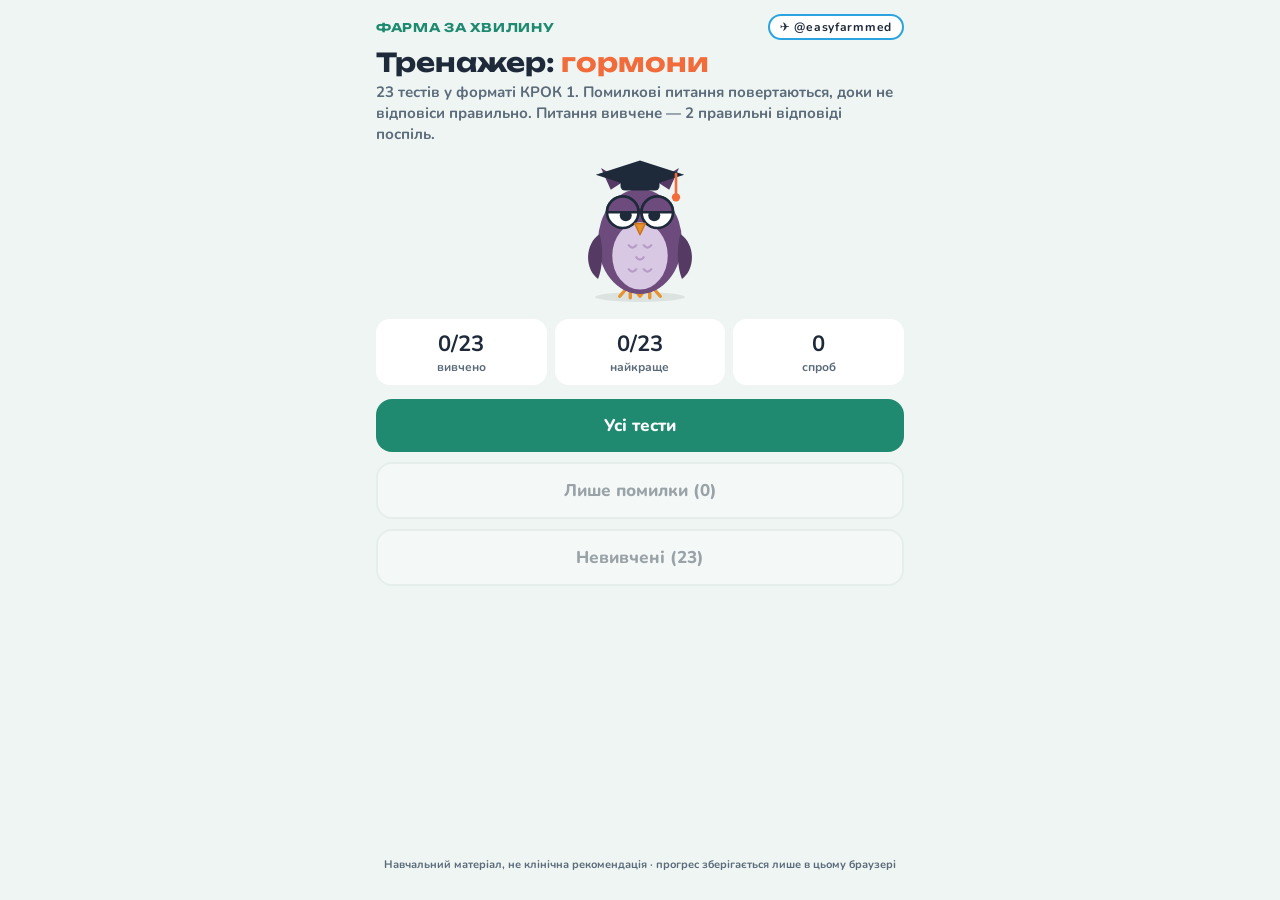
==== hormony.html @ ff032ea1 "Тренажер: гормони (W01)" ====
<!doctype html><html lang="uk"><head><meta charset="utf-8">
<meta name="viewport" content="width=device-width,initial-scale=1,viewport-fit=cover">
<title>Тренажер: Гормони</title>
<style>@font-face{font-family:'Nunito';font-weight:800;font-display:block;src:url([data-uri]) format('woff2');unicode-range:U+0301,U+0400-045F,U+0490-0491,U+04B0-04B1,U+2116}@font-face{font-family:'Nunito';font-weight:800;font-display:block;src:url([data-uri]) format('woff2');unicode-range:U+0000-00FF,U+0131,U+0152-0153,U+02BB-02BC,U+02C6,U+02DA,U+02DC,U+0304,U+0308,U+0329,U+2000-206F,U+20AC,U+2122,U+2191,U+2193,U+2212,U+2215,U+FEFF,U+FFFD}@font-face{font-family:'Nunito';font-weight:700;font-display:block;src:url([data-uri]) format('woff2');unicode-range:U+0301,U+0400-045F,U+0490-0491,U+04B0-04B1,U+2116}@font-face{font-family:'Nunito';font-weight:700;font-display:block;src:url([data-uri]) format('woff2');unicode-range:U+0000-00FF,U+0131,U+0152-0153,U+02BB-02BC,U+02C6,U+02DA,U+02DC,U+0304,U+0308,U+0329,U+2000-206F,U+20AC,U+2122,U+2191,U+2193,U+2212,U+2215,U+FEFF,U+FFFD}@font-face{font-family:'Unbounded';font-weight:700;font-display:block;src:url([data-uri]) format('woff2');unicode-range:U+0301,U+0400-045F,U+0490-0491,U+04B0-04B1,U+2116}@font-face{font-family:'Unbounded';font-weight:700;font-display:block;src:url([data-uri]) format('woff2');unicode-range:U+0000-00FF,U+0131,U+0152-0153,U+02BB-02BC,U+02C6,U+02DA,U+02DC,U+0304,U+0308,U+0329,U+2000-206F,U+20AC,U+2122,U+2191,U+2193,U+2212,U+2215,U+FEFF,U+FFFD}
:root{--bg:#eef5f3;--ink:#1e2a3a;--mut:#5b6b7a;--teal:#1f8a70;--coral:#f26b3a;--red:#e5484d;--card:#fff;--line:#d9e6e1}
*{box-sizing:border-box;-webkit-tap-highlight-color:transparent}
html,body{margin:0;background:var(--bg);color:var(--ink);font-family:Nunito,system-ui,sans-serif;font-weight:700}
.wrap{max-width:560px;margin:0 auto;padding:14px 16px 28px;min-height:100vh;display:flex;flex-direction:column}
.top{display:flex;justify-content:space-between;align-items:center;font-size:12px;color:var(--teal);letter-spacing:.06em}
.brand{font-family:Unbounded,sans-serif}.tg{color:var(--ink);text-decoration:none;background:#fff;border:2px solid #2aa3e0;border-radius:99px;padding:3px 10px;font-size:12px}
.bar{height:8px;background:#d7e6e1;border-radius:9px;margin:10px 0 4px;overflow:hidden}.bar i{display:block;height:100%;background:var(--teal);width:0;transition:width .3s}
.meta{display:flex;justify-content:space-between;font-size:13px;color:var(--mut)}
h1{font-family:Unbounded,sans-serif;font-size:26px;line-height:1.15;margin:8px 0 4px}h1 em{font-style:normal;color:var(--coral)}
p.lead{color:var(--mut);font-size:15px;line-height:1.4;margin:0 0 10px}
.hero{display:flex;justify-content:center;margin:4px 0}.hero svg{width:150px;height:150px}
.stats{display:grid;grid-template-columns:repeat(3,1fr);gap:8px;margin:6px 0 14px}
.stats div{background:#fff;border-radius:14px;padding:10px 6px;text-align:center;font-size:12px;color:var(--mut)}.stats b{display:block;font-size:22px;color:var(--ink)}
.btn{display:block;width:100%;border:0;border-radius:16px;padding:15px 16px;font:800 17px Nunito,system-ui,sans-serif;cursor:pointer;margin:0 0 10px;background:var(--teal);color:#fff}
.btn.alt{background:#fff;color:var(--ink);border:2px solid var(--line)}.btn:disabled{opacity:.4}
.q{background:#fff;border-radius:18px;padding:16px;font-size:17px;line-height:1.4;margin:12px 0}
.q small{display:block;color:var(--coral);font-size:12px;margin-bottom:6px;letter-spacing:.04em}
.opt{display:flex;gap:12px;align-items:center;width:100%;text-align:left;background:#fff;border:2.5px solid var(--line);border-radius:14px;padding:12px 14px;margin:0 0 9px;font:700 16px Nunito,system-ui,sans-serif;color:var(--ink);cursor:pointer}
.opt i{font-style:normal;flex:none;width:28px;height:28px;border-radius:50%;background:var(--teal);color:#fff;display:grid;place-items:center;font-size:14px}
.opt.ok{border-color:var(--teal);background:#e3f4ee}.opt.bad{border-color:var(--red);background:#fdecec}.opt.bad i{background:var(--red)}.opt.dim{opacity:.45}
.ex{border-radius:14px;padding:12px 14px;font-size:15px;line-height:1.4;margin:4px 0 12px;display:flex;gap:10px;align-items:center}
.ex svg{width:62px;height:62px;flex:none}.ex.ok{background:#e3f4ee}.ex.bad{background:#fdecec}.ex b{display:block}
.list{margin:0 0 12px;padding:0;list-style:none}.list li{background:#fff;border-radius:12px;padding:10px 12px;margin-bottom:7px;font-size:14px;line-height:1.35}.list li b{color:var(--teal)}
.foot{margin-top:auto;padding-top:14px;font-size:11px;color:var(--mut);text-align:center}
@media (prefers-color-scheme:dark){:root{--bg:#14201d;--ink:#eef5f3;--mut:#9fb3ad;--card:#1e2c28;--line:#2f433d}
.q,.opt,.stats div,.list li,.tg{background:#1e2c28;color:var(--ink)}.opt.ok,.ex.ok{background:#173d32}.opt.bad,.ex.bad{background:#46201f}.btn.alt{background:#1e2c28;color:var(--ink)}}
svg text{font-family:Nunito,system-ui,sans-serif;font-weight:800}
</style></head><body><div class="wrap" id="app"></div>
<script>
var SH='β',PLUM='#6d4c7d';var C={ink:'#1e2a3a',mut:'#5b6b7a',bg:'#eef5f3',teal:'#1f8a70',coral:'#f26b3a',red:'#e5484d',pink:'#f49ab5',ok:'#1e9e5a',bad:'#d7263d',warn:'#d98a00',card:'#ffffff'};
var DUR=[4, 8, 7, 7],ST=[],TOTAL=0;DUR.forEach(function(d){ST.push(TOTAL);TOTAL+=d});
var items=[];
function add(sc,a,x,y,svg,o){o=o||{};items.push({sc:sc,a:a,x:x,y:y,svg:svg,s:o.s||1,m:o.m,u:o.u,f:o.f,fd:o.fd||.45,pop:o.pop!==false,dy0:o.dy0==null?26:o.dy0,keep:o.keep,now:o.now,stay:o.stay})}
function tx(x,y,t,sz,fill,cls,anc,ls){return '<text x="'+x+'" y="'+y+'" class="'+(cls||'')+'" style="font-size:'+sz+'px'+(ls?';letter-spacing:'+ls+'px':'')+'" fill="'+(fill||C.ink)+'" text-anchor="'+(anc||'middle')+'">'+t+'</text>'}

// ---------- герої ----------
function capy(mood,shield,flip){var e=mood=='h'?'<path d="M-118,-30q10,-10 20,0" stroke="#3b2a1e" stroke-width="6" fill="none" stroke-linecap="round"/>':mood=='w'?'<circle cx="-108" cy="-30" r="8" fill="#3b2a1e"/><path d="M-124,-50l26,6" stroke="#3b2a1e" stroke-width="5" stroke-linecap="round"/>':'<path d="M-118,-30q10,6 20,0" stroke="#3b2a1e" stroke-width="6" fill="none" stroke-linecap="round"/>';
var s='<g'+(flip?' transform="scale(-1,1)"':'')+'><ellipse cx="0" cy="138" rx="130" ry="14" fill="#000" opacity=".08"/><rect x="-70" y="90" width="38" height="48" rx="16" fill="#8c6140"/><rect x="50" y="90" width="38" height="48" rx="16" fill="#8c6140"/><ellipse cx="25" cy="38" rx="125" ry="82" fill="#a8774f"/><ellipse cx="40" cy="58" rx="80" ry="40" fill="#b98a60" opacity=".55"/>'+
'<rect x="-175" y="-72" width="160" height="110" rx="50" fill="#b98558"/><circle cx="-40" cy="-70" r="15" fill="#8c6140"/><circle cx="-40" cy="-70" r="7" fill="#6f4a30"/>'+e+'<ellipse cx="-122" cy="2" rx="14" ry="8" fill="#f2a07b" opacity=".7"/><ellipse cx="-163" cy="-20" rx="11" ry="8" fill="#3b2a1e"/><path d="M-170,10q9,7 18,0" stroke="#3b2a1e" stroke-width="5" fill="none" stroke-linecap="round"/>'+
'<circle cx="-78" cy="-94" r="24" fill="#ffa62b"/><circle cx="-86" cy="-100" r="6" fill="#ffd08a"/><path d="M-78,-118q16,-16 30,-4q-16,12 -30,4z" fill="#3fa34d"/></g>';
if(shield)s+=shd(flip?215:-215,18);return s}
function shd(x,y){return '<g transform="translate('+x+','+y+')"><path d="M-58,-62h116v52q0,64 -58,86q-58,-22 -58,-86z" fill="'+C.teal+'" stroke="#fff" stroke-width="7"/><path d="M-40,-46h80v36q0,44 -40,62q-40,-18 -40,-62z" fill="#fff" opacity=".14"/>'+tx(0,SH.length>1?18:28,SH,SH.length>1?42:70,'#fff','g')+'</g>'}
function squirrel(mood){var eye=mood=='h'?'<path d="M18,-48q10,-11 20,0M50,-48q10,-11 20,0" stroke="#222" stroke-width="6" fill="none" stroke-linecap="round"/>':
'<circle cx="28" cy="-46" r="12" fill="#222"/><circle cx="60" cy="-46" r="12" fill="#222"/><circle cx="32" cy="-50" r="4" fill="#fff"/><circle cx="64" cy="-50" r="4" fill="#fff"/>'+(mood=='a'?'<path d="M14,-68l26,10M74,-68l-26,10" stroke="#222" stroke-width="6" stroke-linecap="round"/>':'')+(mood=='s'?'<path d="M14,-62l24,-6M74,-62l-24,-6" stroke="#222" stroke-width="5" stroke-linecap="round"/>':'');
var mouth=mood=='a'||mood=='s'?'<path d="M36,-14q8,-7 16,0" stroke="#222" stroke-width="5" fill="none" stroke-linecap="round"/>':'<path d="M34,-18q10,10 20,0" stroke="#222" stroke-width="5" fill="none" stroke-linecap="round"/>';
return '<ellipse cx="0" cy="128" rx="90" ry="12" fill="#000" opacity=".08"/><path d="M-40,70C-170,60 -185,-120 -90,-158C-20,-182 20,-110 -36,-88C-92,-66 -76,6 -24,30Z" fill="#e0662f"/><path d="M-60,40C-140,20 -150,-100 -95,-130C-60,-148 -40,-120 -60,-104C-110,-80 -100,0 -50,20Z" fill="#f59a5e" opacity=".6"/>'+
'<ellipse cx="10" cy="48" rx="62" ry="74" fill="#f08a4b"/><ellipse cx="26" cy="62" rx="36" ry="48" fill="#ffd9b8"/><ellipse cx="-20" cy="118" rx="30" ry="12" fill="#c95a26"/><ellipse cx="44" cy="118" rx="30" ry="12" fill="#c95a26"/>'+
'<path d="M18,28h28l-14,26h18l-34,46l10,-34h-16z" fill="#ffd23f" stroke="#e0a800" stroke-width="3" stroke-linejoin="round"/>'+
'<path d="M8,-80l2,-46l26,30zM78,-80l-2,-46l-26,30z" fill="#e0662f"/><path d="M12,-98l1,-22l12,14zM74,-98l-1,-22l-12,14z" fill="#ffc9a3"/><circle cx="44" cy="-40" r="52" fill="#f08a4b"/><ellipse cx="50" cy="-22" rx="30" ry="22" fill="#ffd9b8"/>'+eye+'<ellipse cx="44" cy="-30" rx="8" ry="6" fill="#5a2a14"/>'+mouth+'<ellipse cx="16" cy="-24" rx="9" ry="6" fill="#ff7f7f" opacity=".5"/><ellipse cx="76" cy="-24" rx="9" ry="6" fill="#ff7f7f" opacity=".5"/>'}
function heart(mood){var f=mood=='t'?'<circle cx="-38" cy="-38" r="11" fill="#2a1416"/><circle cx="38" cy="-38" r="11" fill="#2a1416"/><path d="M-22,4q22,-12 44,0" stroke="#2a1416" stroke-width="7" fill="none" stroke-linecap="round"/>'+drop(118,-110,1.1)+drop(-128,-60,.8):
mood=='c'?'<path d="M-52,-38q14,12 28,0M24,-38q14,12 28,0" stroke="#2a1416" stroke-width="7" fill="none" stroke-linecap="round"/><path d="M-24,-2q24,20 48,0" stroke="#2a1416" stroke-width="7" fill="none" stroke-linecap="round"/>':
'<circle cx="-38" cy="-38" r="11" fill="#2a1416"/><circle cx="38" cy="-38" r="11" fill="#2a1416"/><circle cx="-34" cy="-42" r="4" fill="#fff"/><circle cx="42" cy="-42" r="4" fill="#fff"/><path d="M-24,-4q24,20 48,0" stroke="#2a1416" stroke-width="7" fill="none" stroke-linecap="round"/>';
return '<ellipse cx="0" cy="150" rx="110" ry="13" fill="#000" opacity=".08"/><path d="M0,120C-190,0 -165,-150 -60,-148C-28,-147 -8,-128 0,-108C8,-128 28,-147 60,-148C165,-150 190,0 0,120Z" fill="'+C.red+'"/><ellipse cx="-80" cy="-86" rx="30" ry="18" fill="#fff" opacity=".35" transform="rotate(-30 -80 -86)"/><ellipse cx="-72" cy="-8" rx="16" ry="10" fill="#ff9aa0" opacity=".8"/><ellipse cx="72" cy="-8" rx="16" ry="10" fill="#ff9aa0" opacity=".8"/>'+f}
function lungs(mood){var lobe='M-22,-70C-70,-92 -150,-44 -150,40C-150,118 -96,140 -44,118C-20,108 -20,70 -22,-70Z';
var eyes=mood=='h'?'<path d="M-96,10q14,-14 28,0M68,10q14,-14 28,0" stroke="#3a1424" stroke-width="7" fill="none" stroke-linecap="round"/>':mood=='w'?'<path d="M-98,-6l26,12M-98,18l26,-12M98,-6l-26,12M98,18l-26,-12" stroke="#3a1424" stroke-width="6" stroke-linecap="round"/>':'<circle cx="-82" cy="10" r="10" fill="#3a1424"/><circle cx="82" cy="10" r="10" fill="#3a1424"/>';
return '<ellipse cx="0" cy="150" rx="120" ry="13" fill="#000" opacity=".08"/><rect x="-14" y="-150" width="28" height="96" rx="14" fill="#e98aa6"/><path d="'+lobe+'" fill="'+C.pink+'"/><path d="'+lobe+'" fill="'+C.pink+'" transform="scale(-1,1)"/><path d="M0,-60L-50,-20M0,-60L50,-20M-50,-20l-26,30M-50,-20l12,40M50,-20l26,30M50,-20l-12,40" stroke="#d76b8c" stroke-width="'+(mood=='w'?5:10)+'" stroke-linecap="round" fill="none"/>'+eyes+'<ellipse cx="-112" cy="44" rx="15" ry="9" fill="#ff6f96" opacity=".5"/><ellipse cx="112" cy="44" rx="15" ry="9" fill="#ff6f96" opacity=".5"/>'}
function drop(x,y,s){return '<path transform="translate('+x+','+y+') scale('+(s||1)+')" d="M0,-24C10,-8 18,2 18,12a18,18 0 0 1 -36,0C-18,2 -10,-8 0,-24Z" fill="#6ec6ff" stroke="#fff" stroke-width="3"/>'}
function door(lab,col,open){var s='<rect x="-62" y="-98" width="124" height="196" rx="22" fill="#fff" stroke="'+C.ink+'" stroke-width="6"/>';
s+=open?'<rect x="-48" y="-84" width="96" height="168" rx="14" fill="#fff1b8"/><path d="M-48,-84L-6,-104L-6,104L-48,84Z" fill="'+col+'"/><circle cx="-16" cy="2" r="6" fill="#fff"/>':'<rect x="-48" y="-84" width="96" height="168" rx="14" fill="'+col+'"/><rect x="-36" y="-70" width="72" height="56" rx="8" fill="#fff" opacity=".2"/><circle cx="30" cy="8" r="8" fill="#fff"/>';
return s+'<rect x="-52" y="-172" width="104" height="58" rx="29" fill="'+C.ink+'"/>'+tx(0,-130,lab,38,'#fff','g')}
function stop(){return '<circle r="40" fill="'+C.bad+'" stroke="#fff" stroke-width="7"/><rect x="-22" y="-7" width="44" height="14" rx="5" fill="#fff"/>'}
function anger(){return '<path d="M-20,-6q12,0 12,-14M6,-20q0,12 14,12M20,6q-12,0 -12,14M-6,20q0,-12 -14,-12" stroke="'+C.bad+'" stroke-width="7" fill="none" stroke-linecap="round"/>'}
function wheeze(){return '<path d="M0,0q14,-14 28,0t28,0M10,40q14,-14 28,0t28,0" stroke="'+C.bad+'" stroke-width="6" fill="none" stroke-linecap="round"/>'}
function cube(){return '<ellipse cx="0" cy="96" rx="80" ry="10" fill="#000" opacity=".08"/><rect x="-76" y="-76" width="152" height="152" rx="26" fill="#fff" stroke="#c9d3dd" stroke-width="6"/><path d="M-50,-50l14,6M44,-54l8,10M-46,44l10,-8M48,46l-12,-6" stroke="#c9d3dd" stroke-width="6" stroke-linecap="round"/><circle cx="-26" cy="-6" r="9" fill="'+C.ink+'"/><circle cx="26" cy="-6" r="9" fill="'+C.ink+'"/><path d="M-22,36q22,-18 44,0" stroke="'+C.ink+'" stroke-width="7" fill="none" stroke-linecap="round"/><path d="M-40,-30l18,6M40,-30l-18,6" stroke="'+C.ink+'" stroke-width="5" stroke-linecap="round"/>'+drop(64,-80,.8)}


function crab(mood){var c='#ef5b3f',d='#c9412b',s='';
[-1,1].forEach(function(k){for(var i=0;i<3;i++)s+='<path d="M'+(k*80)+','+(12+i*20)+'q'+(k*46)+',6 '+(k*62)+','+(46+i*6)+'" stroke="'+d+'" stroke-width="13" fill="none" stroke-linecap="round"/>'});
function claw(k){return '<path d="M'+(k*70)+',-20Q'+(k*120)+',-40 '+(k*135)+',-92" stroke="'+d+'" stroke-width="18" fill="none" stroke-linecap="round"/>'+
'<g transform="translate('+(k*140)+',-120) scale('+k+',1)"><path d="M-36,22C-52,-10 -34,-52 6,-58C30,-60 46,-44 40,-26L4,-20L40,-6C40,16 10,40 -36,22Z" fill="'+c+'"/><path d="M-20,-30q14,-10 28,-14" stroke="#fff" stroke-width="6" fill="none" stroke-linecap="round" opacity=".45"/></g>'}
s+=claw(-1)+claw(1);
s+='<ellipse cx="0" cy="118" rx="120" ry="12" fill="#000" opacity=".08"/><ellipse cx="0" cy="20" rx="112" ry="74" fill="'+c+'"/><ellipse cx="-30" cy="-12" rx="40" ry="18" fill="#fff" opacity=".22"/>';
s+='<path d="M-30,-40v-40M30,-40v-40" stroke="'+d+'" stroke-width="10" stroke-linecap="round"/>';
var eye=function(x){return '<circle cx="'+x+'" cy="-88" r="22" fill="#fff"/>'+(mood=='s'?'<path d="M'+(x-12)+',-86q12,8 24,0" stroke="#2a1416" stroke-width="6" fill="none" stroke-linecap="round"/>':'<circle cx="'+(x+3)+'" cy="-86" r="10" fill="#2a1416"/>')};
s+=eye(-30)+eye(30);
if(mood=='a')s+='<path d="M-54,-118l40,12M54,-118l-40,12" stroke="#2a1416" stroke-width="8" stroke-linecap="round"/>';
s+=mood=='a'?'<path d="M-24,30q24,-16 48,0" stroke="#2a1416" stroke-width="8" fill="none" stroke-linecap="round"/>':mood=='s'?'<path d="M-20,34q20,-10 40,0" stroke="#2a1416" stroke-width="7" fill="none" stroke-linecap="round"/>':'<path d="M-22,22q22,18 44,0" stroke="#2a1416" stroke-width="8" fill="none" stroke-linecap="round"/>';
s+='<ellipse cx="-62" cy="16" rx="14" ry="9" fill="#ff9a8a" opacity=".8"/><ellipse cx="62" cy="16" rx="14" ry="9" fill="#ff9a8a" opacity=".8"/>';return s}
function scis(mood){var bl='#c8d3dd',ed='#8c9aa7',ring=C.teal;
var blade=function(r){return '<g transform="rotate('+r+')"><path d="M-14,0L-6,-190Q0,-206 8,-190L16,0Z" fill="'+bl+'" stroke="'+ed+'" stroke-width="5" stroke-linejoin="round"/><circle cx="0" cy="96" r="44" fill="none" stroke="'+ring+'" stroke-width="20"/><path d="M0,8V52" stroke="'+ring+'" stroke-width="20" stroke-linecap="round"/></g>'};
var op=mood=='x'?34:20,s='<ellipse cx="0" cy="168" rx="110" ry="12" fill="#000" opacity=".08"/>'+blade(-op)+blade(op);
s+='<circle r="40" fill="#fff" stroke="'+ed+'" stroke-width="6"/>';
s+=mood=='x'?'<path d="M-24,-14l14,14M-10,-14l-14,14M10,-14l14,14M24,-14l-14,14" stroke="'+C.ink+'" stroke-width="6" stroke-linecap="round"/><path d="M-12,16q12,-8 24,0" stroke="'+C.ink+'" stroke-width="5" fill="none" stroke-linecap="round"/><rect x="-60" y="-120" width="120" height="30" rx="10" fill="#f2c39b" transform="rotate(-24)"/><path d="M-18,-112v14M0,-112v14M18,-112v14" stroke="#d9a47a" stroke-width="4" transform="rotate(-24)"/>':
mood=='h'?'<path d="M-24,-6q8,-10 16,0M8,-6q8,-10 16,0" stroke="'+C.ink+'" stroke-width="6" fill="none" stroke-linecap="round"/><path d="M-12,12q12,12 24,0" stroke="'+C.ink+'" stroke-width="5" fill="none" stroke-linecap="round"/>':
'<circle cx="-14" cy="-6" r="7" fill="'+C.ink+'"/><circle cx="14" cy="-6" r="7" fill="'+C.ink+'"/><path d="M-10,14q10,8 20,0" stroke="'+C.ink+'" stroke-width="5" fill="none" stroke-linecap="round"/>';
return s}
function hog(mood){var sp='';for(var i=0;i<9;i++){var a=-170+i*20,r=a*Math.PI/180;sp+='<path d="M'+(Math.cos(r)*70).toFixed(1)+','+(Math.sin(r)*56).toFixed(1)+'L'+(Math.cos(r+.11)*124).toFixed(1)+','+(Math.sin(r+.11)*104).toFixed(1)+'L'+(Math.cos(r+.26)*70).toFixed(1)+','+(Math.sin(r+.26)*56).toFixed(1)+'Z" fill="#6b4a36"/>'}
var e=mood=='h'?'<path d="M-82,-8q10,-12 20,0" stroke="#2a1a10" stroke-width="6" fill="none" stroke-linecap="round"/>':mood=='w'?'<path d="M-84,-16l18,10M-84,4l18,-10" stroke="#2a1a10" stroke-width="5" stroke-linecap="round"/>':'<circle cx="-72" cy="-6" r="9" fill="#2a1a10"/><circle cx="-69" cy="-9" r="3" fill="#fff"/>';
return '<ellipse cx="0" cy="84" rx="110" ry="11" fill="#000" opacity=".08"/>'+sp+'<ellipse cx="10" cy="10" rx="104" ry="66" fill="#8d6648"/><ellipse cx="-62" cy="18" rx="58" ry="46" fill="#f3d2b0"/><ellipse cx="-30" cy="72" rx="20" ry="10" fill="#6b4a36"/><ellipse cx="40" cy="72" rx="20" ry="10" fill="#6b4a36"/>'+e+'<circle cx="-118" cy="18" r="10" fill="#2a1a10"/><ellipse cx="-74" cy="34" rx="11" ry="7" fill="#ff9a8a" opacity=".8"/>'}
function vessel(st){var p=st==1?34:st==2?-8:12,w='#e86a6a';
var top='M-220,-70Q-110,-70 -60,'+(-70+p)+'Q0,'+(-70+p*1.6)+' 60,'+(-70+p)+'Q110,-70 220,-70',bot='M-220,70Q-110,70 -60,'+(70-p)+'Q0,'+(70-p*1.6)+' 60,'+(70-p)+'Q110,70 220,70';
var botR='L220,70Q110,70 60,'+(70-p)+'Q0,'+(70-p*1.6)+' -60,'+(70-p)+'Q-110,70 -220,70Z';
var cells='';[-150,-60,40,140].forEach(function(x,i){var y=i%2?-14:16,k=Math.abs(x)<80?(1-p/80):1;cells+='<ellipse cx="'+x+'" cy="'+(y*k).toFixed(0)+'" rx="'+(22*k+6).toFixed(0)+'" ry="'+(14*k+4).toFixed(0)+'" fill="#c62f3a"/>'});
return '<path d="'+top+botR+'" fill="#fbe1e1"/>'+cells+
'<path d="'+top+'" stroke="'+w+'" stroke-width="22" fill="none" stroke-linecap="round"/><path d="'+bot+'" stroke="'+w+'" stroke-width="22" fill="none" stroke-linecap="round"/>'}
function pill(t,col,w,dash){w=w||300;return '<rect x="'+(-w/2)+'" y="-40" width="'+w+'" height="80" rx="40" fill="#fff" stroke="'+col+'" stroke-width="5"'+(dash?' stroke-dasharray="14 10"':'')+'/>'+tx(0,13,t,34,dash?C.mut:C.ink)}
function arrow(len){return '<path d="M0,0H'+(len-20)+'" stroke="'+C.mut+'" stroke-width="8" stroke-linecap="round"/><path d="M'+len+',0l-28,-17v34z" fill="'+C.mut+'"/>'}
function card2(icon,t,badge,col){return '<rect x="-142" y="-136" width="284" height="272" rx="36" fill="#fff" stroke="'+col+'" stroke-width="5"/><g transform="translate(0,-26)">'+icon+'</g>'+tx(0,92,t,38,C.ink)+'<rect x="-110" y="-160" width="220" height="52" rx="26" fill="'+col+'"/>'+tx(0,-124,badge,30,'#fff')}
function icBaby(){return '<circle r="58" fill="#f2c39b"/><path d="M-6,-58q-14,-22 8,-26q14,0 6,14" stroke="#8c6140" stroke-width="7" fill="none" stroke-linecap="round"/><path d="M-30,-6q8,-8 16,0M14,-6q8,-8 16,0" stroke="#3b2a1e" stroke-width="5" fill="none" stroke-linecap="round"/><ellipse cx="-34" cy="14" rx="10" ry="6" fill="#f08080" opacity=".6"/><ellipse cx="34" cy="14" rx="10" ry="6" fill="#f08080" opacity=".6"/><circle cy="30" r="14" fill="'+C.teal+'"/><rect x="-22" y="24" width="44" height="12" rx="6" fill="'+C.teal+'"/>'}
function icKidney(){return '<path d="M10,-60C-50,-70 -66,-20 -60,10C-54,52 -10,70 20,52C44,38 24,14 30,0C36,-14 58,-22 50,-42C44,-56 28,-58 10,-60Z" fill="#c0504d"/><path d="M30,0h40" stroke="'+C.bad+'" stroke-width="12" stroke-linecap="round"/><path d="M58,-10l14,10l-14,10" stroke="'+C.bad+'" stroke-width="6" fill="none"/>'}
function tag(t){var w=t.length*19.5+52;return '<rect x="'+(-w/2)+'" y="-31" width="'+w+'" height="62" rx="31" fill="#fff" stroke="#c9d6d2" stroke-width="4"/>'+tx(0,12,t,34,C.ink)}
function icK(){return '<circle r="58" fill="'+C.warn+'"/>'+tx(0,18,'K⁺',56,'#fff','g')}

// ---------- інфографіка ----------
var KC={ok:C.ok,bad:C.bad,neu:C.teal,warn:C.warn};
function ico(k){return k=='up'?'<path d="M0,-17L15,1H6V16H-6V1H-15Z" fill="#fff"/>':k=='down'?'<path d="M0,17L15,-1H6V-16H-6V-1H-15Z" fill="#fff"/>':k=='x'?'<path d="M-11,-11L11,11M11,-11L-11,11" stroke="#fff" stroke-width="7" stroke-linecap="round"/>':'<path d="M-13,1L-4,11L14,-11" stroke="#fff" stroke-width="7" fill="none" stroke-linecap="round" stroke-linejoin="round"/>'}
function chip(t,k,ic,w){w=w||820;var c=KC[k];return '<rect x="'+(-w/2)+'" y="-48" width="'+w+'" height="96" rx="48" fill="#fff" stroke="'+c+'" stroke-width="5"/><g transform="translate('+(-w/2+54)+',0)"><circle r="32" fill="'+c+'"/>'+ico(ic)+'</g>'+tx(-w/2+108,15,t,42,C.ink,'','start')}
function capn(lines,k){var hh=lines.length*58+52,s='<rect x="-480" y="'+(-hh/2)+'" width="960" height="'+hh+'" rx="40" fill="'+C.ink+'"/>';
if(k)s+='<circle cx="-430" cy="0" r="14" fill="'+KC[k]+'"/>';
lines.forEach(function(l,i){s+=tx(k?20:0,-hh/2+26+44+i*58,l,44,'#fff')});return s}
function head(t,sub){return tx(0,0,t,66,C.ink,'h')+(sub?tx(0,66,sub,40,C.mut):'')}
function card(icon,t,st){var dim=st=='dim';var s='<rect x="-142" y="-136" width="284" height="272" rx="36" fill="'+(dim?'#e3e9ec':'#fff')+'" stroke="'+(dim?'#9aa8b3':st=='ok'?C.ok:'#c9d6d2')+'" stroke-width="5"'+(dim?' stroke-dasharray="14 10"':'')+'/><g opacity="'+(dim?.35:1)+'" transform="translate(0,-26)">'+icon+'</g>'+tx(0,92,t,38,dim?'#7b8994':C.ink);
if(st)s+='<rect x="-104" y="-160" width="208" height="52" rx="26" fill="'+(dim?C.mut:C.ok)+'"/>'+tx(0,-124,dim?'приховано':'лишається',30,'#fff');return s}
function icHeart(){return '<path d="M0,52C-90,0 -78,-66 -30,-66C-14,-66 -4,-56 0,-46C4,-56 14,-66 30,-66C78,-66 90,0 0,52Z" fill="'+C.red+'"/><path d="M-70,-8h34l10,-22l16,44l12,-22h68" stroke="#fff" stroke-width="7" fill="none" stroke-linejoin="round" stroke-linecap="round"/>'}
function icHand(){return '<rect x="-34" y="-10" width="68" height="62" rx="20" fill="#f2c39b"/><rect x="-34" y="-58" width="15" height="56" rx="7" fill="#f2c39b"/><rect x="-16" y="-68" width="15" height="66" rx="7" fill="#f2c39b"/><rect x="2" y="-64" width="15" height="62" rx="7" fill="#f2c39b"/><rect x="20" y="-52" width="14" height="50" rx="7" fill="#f2c39b"/><rect x="34" y="-6" width="30" height="16" rx="8" fill="#f2c39b" transform="rotate(-35 34 -6)"/><path d="M-62,-40q-10,20 0,40M-78,-50q-14,30 0,60M70,-60q10,20 0,40M86,-70q14,30 0,60" stroke="'+C.mut+'" stroke-width="5" fill="none" stroke-linecap="round"/>'}
function icDrop(){return drop(0,0,2.6)}
function sum(sym,col,t,sub){return '<rect x="-470" y="-86" width="940" height="172" rx="40" fill="#fff"/><circle cx="-378" cy="0" r="50" fill="'+col+'"/>'+tx(-378,20,sym,54,'#fff','g')+tx(-300,-10,t,46,C.ink,'','start')+tx(-300,44,sub,36,C.mut,'','start')}


function racoon(mood){var g='#8e979f',d='#4b5560',l='#d9dee2',s='<ellipse cx="0" cy="170" rx="120" ry="13" fill="#000" opacity=".08"/>';
var tail='';for(var i=0;i<5;i++)tail+='<ellipse cx="'+(96+i*18)+'" cy="'+(120-i*30)+'" rx="30" ry="22" fill="'+(i%2?d:g)+'" transform="rotate(-30 '+(96+i*18)+' '+(120-i*30)+')"/>';
s+=tail+'<ellipse cx="0" cy="96" rx="86" ry="78" fill="'+g+'"/><ellipse cx="0" cy="112" rx="52" ry="50" fill="'+l+'"/>';
s+='<rect x="-58" y="96" width="116" height="62" rx="8" fill="#fff" stroke="'+C.teal+'" stroke-width="5"/><path d="M0,100V156" stroke="'+C.teal+'" stroke-width="4"/>';
s+='<path d="M-80,-60L-96,-130L-40,-92Z" fill="'+g+'"/><path d="M80,-60L96,-130L40,-92Z" fill="'+g+'"/><path d="M-76,-74L-86,-112L-54,-90Z" fill="'+d+'"/><path d="M76,-74L86,-112L54,-90Z" fill="'+d+'"/>';
s+='<ellipse cx="0" cy="-30" rx="98" ry="82" fill="'+g+'"/><path d="M-96,-36C-70,-70 -24,-64 0,-40C24,-64 70,-70 96,-36C80,-6 40,-6 0,-18C-40,-6 -80,-6 -96,-36Z" fill="'+d+'"/>';
s+='<ellipse cx="0" cy="10" rx="50" ry="36" fill="'+l+'"/><ellipse cx="0" cy="-6" rx="14" ry="10" fill="#222"/>';
if(mood=='z')return s+'<path d="M-54,-36q16,10 32,0M22,-36q16,10 32,0" stroke="#fff" stroke-width="7" fill="none" stroke-linecap="round"/><ellipse cx="0" cy="26" rx="10" ry="8" fill="#222"/>'
 +'<path d="M-84,58q84,40 168,0l4,26q-88,42 -176,0z" fill="#e5484d"/><rect x="40" y="70" width="34" height="70" rx="10" fill="#e5484d"/><path d="M44,140v14M56,140v16M68,140v14" stroke="#e5484d" stroke-width="5"/>'
 +tx(120,-110,'z',44,'#7d8b96','h')+tx(160,-150,'z',32,'#7d8b96','h')+'<path d="M-150,-20l-16,-10M-152,10l-20,0M-150,40l-16,10" stroke="#8fc3e8" stroke-width="6" stroke-linecap="round"/>';
if(mood=='g'||mood=='k'){var ex=mood=='k'?'<path d="M-50,-50l24,24M-26,-50l-24,24M26,-50l24,24M50,-50l-24,24" stroke="#fff" stroke-width="7" stroke-linecap="round"/>':'<circle cx="-38" cy="-38" r="14" fill="#fff"/><circle cx="38" cy="-38" r="14" fill="#fff"/><circle cx="-44" cy="-42" r="6" fill="#222"/><circle cx="44" cy="-33" r="6" fill="#222"/>';
 var mo=mood=='k'?'<ellipse cx="0" cy="24" rx="16" ry="12" fill="#222"/><path d="M-118,10h-44M-122,34h-52M-118,58h-40" stroke="#9fd18b" stroke-width="7" stroke-linecap="round" opacity=".9"/>'+tx(-200,-20,'ацетон',30,'#6aa457','h')
  :'<path d="M-18,24q9,-9 18,0q9,9 18,0" stroke="#222" stroke-width="6" fill="none" stroke-linecap="round"/><path transform="translate(-102,-62) scale(.8)" d="M0,-24C10,-8 18,2 18,12a18,18 0 0 1 -36,0C-18,2 -10,-8 0,-24Z" fill="#6ec6ff" stroke="#fff" stroke-width="3"/><path transform="translate(104,-40) scale(.7)" d="M0,-24C10,-8 18,2 18,12a18,18 0 0 1 -36,0C-18,2 -10,-8 0,-24Z" fill="#6ec6ff" stroke="#fff" stroke-width="3"/>';
 return s+ex+mo}
var eye=mood=='h'?'<path d="M-52,-38q14,-14 28,0M24,-38q14,-14 28,0" stroke="#fff" stroke-width="7" fill="none" stroke-linecap="round"/>':'<circle cx="-38" cy="-38" r="13" fill="#fff"/><circle cx="38" cy="-38" r="13" fill="#fff"/><circle cx="-35" cy="-37" r="7" fill="#222"/><circle cx="41" cy="-37" r="7" fill="#222"/>';
s+=eye+(mood=='s'?'<path d="M-14,26q14,-10 28,0" stroke="#222" stroke-width="6" fill="none" stroke-linecap="round"/><path d="M-62,-78l28,10" stroke="#222" stroke-width="6" stroke-linecap="round"/><path transform="translate(92,-70) scale(.9)" d="M0,-24C10,-8 18,2 18,12a18,18 0 0 1 -36,0C-18,2 -10,-8 0,-24Z" fill="#6ec6ff" stroke="#fff" stroke-width="3"/>':'<path d="M-16,18q16,14 32,0" stroke="#222" stroke-width="6" fill="none" stroke-linecap="round"/>');
return s}
function capyDoc(mood){return capy(mood||'h',0)+'<g transform="translate(-95,-104)"><path d="M-62,18q2,-40 62,-44q60,4 62,44z" fill="#fff" stroke="#c9d6d2" stroke-width="4"/><path d="M-8,-14h16v-14h-16zM-15,-21h30" stroke="none" fill="none"/><rect x="-6" y="-20" width="12" height="30" rx="2" fill="#e5484d"/><rect x="-15" y="-11" width="30" height="12" rx="2" fill="#e5484d"/></g>'}
function owl(mood){var b=PLUM,d='#553a63',l='#d9c8e3',s='<ellipse cx="0" cy="168" rx="120" ry="13" fill="#000" opacity=".08"/>';
s+='<path d="M-40,150l-14,16M-26,152v18M-12,150l12,16M40,150l14,16M26,152v18M12,150l-12,16" stroke="#e8912d" stroke-width="9" stroke-linecap="round"/>';
s+='<path d="M-78,-118L-104,-176L-44,-140Z" fill="'+d+'"/><path d="M78,-118L104,-176L44,-140Z" fill="'+d+'"/>';
s+='<ellipse cx="0" cy="20" rx="112" ry="140" fill="'+b+'"/><ellipse cx="0" cy="58" rx="74" ry="90" fill="'+l+'"/>';
s+='<path d="M-30,30q10,12 20,0M10,30q10,12 20,0M-10,62q10,12 20,0M-30,94q10,12 20,0M10,94q10,12 20,0" stroke="#b79cc7" stroke-width="6" fill="none" stroke-linecap="round"/>';
s+='<path d="M-108,0C-150,30 -146,96 -112,120C-100,90 -96,40 -108,0Z" fill="'+d+'"/><path d="M108,0C150,30 146,96 112,120C100,90 96,40 108,0Z" fill="'+d+'"/>';
[-1,1].forEach(function(k){var x=k*46;s+='<circle cx="'+x+'" cy="-58" r="42" fill="#fff" stroke="'+C.ink+'" stroke-width="7"/>';
s+=mood=='h'?'<path d="M'+(x-18)+',-54q18,-20 36,0" stroke="'+C.ink+'" stroke-width="8" fill="none" stroke-linecap="round"/>':'<circle cx="'+(x+(mood=='s'?k*-8:0))+'" cy="'+(mood=='s'?-50:-56)+'" r="'+(mood=='a'?11:16)+'" fill="'+C.ink+'"/>';
if(mood=='s')s+='<path d="M'+(x-42)+',-58a42,42 0 0 1 84,0Z" fill="'+b+'" stroke="'+C.ink+'" stroke-width="7" stroke-linejoin="round"/>';
if(mood=='a')s+='<path d="M'+(x-k*36)+',-112L'+(x+k*30)+',-92" stroke="'+C.ink+'" stroke-width="10" stroke-linecap="round"/>'});
s+='<path d="M-6,-58h12" stroke="'+C.ink+'" stroke-width="7"/><path d="M-14,-28L14,-28L0,2Z" fill="#e8912d" stroke="#c9741a" stroke-width="4" stroke-linejoin="round"/>';
s+='<path d="M0,-196L118,-158L0,-120L-118,-158Z" fill="'+C.ink+'"/><rect x="-52" y="-150" width="104" height="34" rx="12" fill="'+C.ink+'"/><path d="M96,-160v54" stroke="'+C.coral+'" stroke-width="7" stroke-linecap="round"/><circle cx="96" cy="-98" r="11" fill="'+C.coral+'"/>';
return s}
var TG='@easyfarmmed',TGC='#2aabee';

var T=[{"q": "Пацієнт довго приймав преднізолон. Після відміни — загострення хвороби, падіння АТ, слабкість. З чим це пов'язано?", "o": ["Сенсибілізація до препарату", "Кумуляція препарату", "Гіперпродукція АКТГ", "Звикання до препарату", "Недостатність кори наднирників"], "k": 4, "x": "ГКС пригнітили АКТГ → наднирники «заснули» → після різкої відміни гормону бракує"}, {"q": "Атопічний дерматит, мазь з мометазоном. Який механізм дає протизапальний ефект?", "o": ["Активація α₂-адренорецепторів", "Пригнічення кальциневрину", "Пригнічення ЦОГ-1", "Блокада H₁-гістамінових рецепторів", "Пригнічення фосфоліпази A₂"], "k": 4, "x": "ГКС → ↑ ліпокортин → ↓ фосфоліпаза A₂ → ↓ простагландини й лейкотрієни"}, {"q": "Який гормональний засіб призначають для екстреної контрацепції?", "o": ["Ергокальциферол", "Окситоцин", "Левоноргестрел", "Преднізолон", "Левотироксину натрій"], "k": 2, "x": "синтетичний гестаген: блокує овуляцію"}, {"q": "Хворому з екземою потрібна мазь з глюкокортикоїдом, що містить два атоми фтору: сильна місцева дія, майже без резорбтивної. Що це?", "o": ["Кортикотропін", "Гідрокортизону ацетат", "Дексаметазон", "Флуметазон", "Тріамцинолон"], "k": 3, "x": "Флуметазон — дифторований ГКС для шкіри: сильна місцева дія, мінімальна системна."}, {"q": "Жінка 38 років, гормонозалежний рак молочної залози. Онколог додав нестероїдний антиестроген усередину. Який?", "o": ["Естрон", "Синестрол", "Тамоксифен", "Прогестерон", "Метандієнон"], "k": 2, "x": "Тамоксифен блокує естрогенові рецептори в тканині пухлини."}, {"q": "Дівчина 17 років: скудні нерегулярні менструації, недорозвинення вторинних статевих ознак через слабку функцію яєчників. Що призначити?", "o": ["Кортизон", "Гідрокортизон", "Левоноргестрел", "Естрон", "Нандролон"], "k": 3, "x": "Яєчники роблять мало естрогенів → замісна терапія естрогеном."}, {"q": "Пацієнт довго приймає преднізолон, і в нього зріс цукор крові. Яка ланка вуглеводного обміну винна?", "o": ["Активація глюконеогенезу", "Посилення синтезу глікогену", "Посилене виведення глюкози", "Підвищення чутливості до інсуліну", "Прискорене руйнування інсуліну"], "k": 0, "x": "ГКС посилюють глюконеогенез у печінці й зменшують захоплення глюкози тканинами."}, {"q": "Нандролон має сильну анаболічну і слабшу андрогенну дію, стимулює еритропоез. З чим він взаємодіє в клітині?", "o": ["З мембранними рецепторами", "З рибосомами", "З хроматином напряму", "З внутрішньоклітинними (ядерними) рецепторами", "З білками-активаторами транскрипції"], "k": 3, "x": "Стероїди проходять крізь мембрану, зв'язуються з внутрішньоклітинним рецептором, і той у ядрі змінює транскрипцію."}, {"q": "Хворий з мононуклеозом 2 тижні отримував глюкокортикоїди. Настала ремісія, але загострився хронічний тонзиліт. Яка дія ГКС винна?", "o": ["Імунодепресивна", "Протизапальна", "Протишокова", "Протиалергічна", "Антитоксична"], "k": 0, "x": "ГКС пригнічують імунітет → загострюються приховані інфекції."}, {"q": "Вагітність 10 тижнів, загроза переривання. Який гестагенний препарат доречний?", "o": ["Синестрол", "Прогестерон", "Тамоксифен", "Міфепристон", "Естрон"], "k": 1, "x": "Прогестерон зберігає вагітність. Міфепристон — навпаки, антигестаген для її переривання (пастка)."}, {"q": "Жінка не може завагітніти: недостатня функція жовтого тіла. Що доцільно призначити?", "o": ["Естрон", "Прогестерон", "Кортизон", "Гідрокортизон", "Тестостерон"], "k": 1, "x": "Жовте тіло виробляє прогестерон → замісна терапія прогестероном."}, {"q": "Дівчина 21 року просить засіб екстреної контрацепції: незахищений контакт був менше 12 годин тому. Що порекомендувати?", "o": ["Левоноргестрел", "Етинілестрадіол + дезогестрел (щоденний КОК)", "Ципротерону ацетат + етинілестрадіол", "Естріол"], "k": 0, "x": "Левоноргестрел одноразово — екстрена контрацепція; що раніше, то надійніше (до 72 год)."}, {"q": "Підліток після кількох операцій довго лежить: схуд, поганий апетит. Потрібен засіб, що стимулює синтез білка й еритропоез. Що це?", "o": ["Глібенкламід", "Тіамазол", "Паратиреоїдин", "Кальцитонін", "Нандролон"], "k": 4, "x": "Нандролон — анаболічний стероїд: білок, азот, кальцій, еритропоез ↑."}, {"q": "Жінка 48 років після менопаузи: припливи, пітливість, безсоння. Потрібен синтетичний естроген — похідне стильбену для прийому всередину. Який?", "o": ["Естрадіол", "Синестрол", "Тамоксифен", "Естрон"], "k": 1, "x": "Синестрол — нестероїдний естроген, похідне стильбену."}, {"q": "Як призначати глюкокортикоїди всередину з урахуванням добового ритму наднирників?", "o": ["Усю дозу вранці", "1/3 вранці, решту ввечері", "1/3 ввечері, решту вранці", "Усю дозу ввечері", "Рівномірно протягом дня"], "k": 0, "x": "Пік власного кортизолу — о 6–8 ранку; прийом уранці найменше пригнічує наднирники."}, {"q": "Жінка в постменопаузі: атрофія слизової піхви. Потрібен короткодіючий естроген для місцевого лікування. Що це?", "o": ["Естріол", "Тамоксифен", "Міфепристон", "Прогестерон", "Тестостерон"], "k": 0, "x": "Естріол — слабкий короткодіючий естроген, відновлює епітелій піхви."}, {"q": "Рецепт на конкурентний антагоніст альдостерону для лікування гіперальдостеронізму (синдром Конна). Що це?", "o": ["Спіронолактон", "Преднізолон", "Прогестерон", "Гідрокортизон", "Беклометазон"], "k": 0, "x": "Спіронолактон блокує рецептори альдостерону → Na⁺ виводиться, K⁺ затримується."}, {"q": "Пацієнту із застійною серцевою недостатністю призначили спіронолактон. Який механізм дії?", "o": ["Гальмує фосфоліпазу A₂", "Зменшує вивільнення норадреналіну", "Конкурує з альдостероном за рецептори", "Гальмує фосфодіестеразу", "Стимулює М-холінорецептори"], "k": 2, "x": "Конкурентний антагоніст мінералокортикоїдних рецепторів."}, {"q": "Який глюкокортикоїд у мазі можна відпустити без рецепта для місцевого лікування алергічного дерматиту?", "o": ["Беклометазон", "Будесонід", "Преднізолон", "Гідрокортизон", "Альдостерон"], "k": 3, "x": "Гідрокортизон — слабкий ГКС; мазь з малою концентрацією доступна без рецепта."}, {"q": "Хворому на бронхіальну астму призначили беклометазон. До якої групи він належить?", "o": ["Бронхолітики", "Відхаркувальні", "Глюкокортикоїди", "М-холіноблокатори", "Мембраностабілізатори"], "k": 2, "x": "Беклометазон — інгаляційний ГКС: гасить запалення в бронхах."}, {"q": "Гормон-похідне андростену: чоловікам — при гіпогонадизмі, жінкам — при раку молочної залози. Що це?", "o": ["Прогестерон", "Тестостерон", "Нандролон", "Тамоксифен", "Местеролон"], "k": 1, "x": "Тестостерон — природний андроген; у жінок пригнічує естрогензалежні пухлини."}, {"q": "Який мінералокортикоїд вводять парентерально як невідкладну допомогу при аддисонічному кризі?", "o": ["Флудрокортизон", "Спіронолактон", "Дезоксикортикостерон", "Преднізолон", "Тестостерон"], "k": 2, "x": "Дезоксикортикостерон — парентерально; флудрокортизон — таблетки для тривалої терапії. Основа кризу — гідрокортизон в/в."}, {"q": "Абсолютне протипоказання до будь-яких оральних контрацептивів:", "o": ["Цукровий діабет", "Гіпертонічна хвороба", "Вагітність", "Паління", "Вік понад 35 років"], "k": 2, "x": "Вагітність — абсолютне протипоказання; інші пункти — відносні або для комбінованих."}],KEY="efm-W01-23",TITLE="гормони",HANDLE='@easyfarmmed',L='ABCDE';
function load(){try{return JSON.parse(localStorage.getItem(KEY))||{}}catch(e){return {}}}
function save(s){try{localStorage.setItem(KEY,JSON.stringify(s))}catch(e){}}
var S=load();S.st=S.st||{};S.best=S.best||0;S.runs=S.runs||0;
function stat(i){return S.st[i]||(S.st[i]={c:0,w:0,s:0})}
function learned(i){return stat(i).s>=2}
function svg(f,vb){return '<svg viewBox="'+(vb||'-200 -190 400 380')+'">'+f+'</svg>'}
function shuffle(a){a=a.slice();for(var i=a.length-1;i>0;i--){var j=Math.floor(Math.random()*(i+1)),t=a[i];a[i]=a[j];a[j]=t}return a}
var app=document.getElementById('app'),R;
function topbar(){return '<div class="top"><span class="brand">ФАРМА ЗА ХВИЛИНУ</span><a class="tg" href="https://t.me/easyfarmmed" target="_blank" rel="noopener">✈ '+HANDLE+'</a></div>'}
function home(){
  var all=T.map(function(_,i){return i}),wrong=all.filter(function(i){return stat(i).w>0&&!learned(i)}),fresh=all.filter(function(i){return !learned(i)});
  app.innerHTML=topbar()+'<h1>Тренажер: <em>'+TITLE+'</em></h1><p class="lead">'+T.length+' тестів у форматі КРОК 1. Помилкові питання повертаються, доки не відповіси правильно. Питання вивчене — 2 правильні відповіді поспіль.</p>'+
   '<div class="hero">'+svg(owl('s'))+'</div>'+
   '<div class="stats"><div><b>'+all.filter(learned).length+'/'+T.length+'</b>вивчено</div><div><b>'+S.best+'/'+T.length+'</b>найкраще</div><div><b>'+S.runs+'</b>спроб</div></div>'+
   '<button class="btn" id="b1">Усі тести</button>'+
   '<button class="btn alt" id="b2"'+(wrong.length?'':' disabled')+'>Лише помилки ('+wrong.length+')</button>'+
   '<button class="btn alt" id="b3"'+(fresh.length&&fresh.length<T.length?'':' disabled')+'>Невивчені ('+fresh.length+')</button>'+
   '<div class="foot">Навчальний матеріал, не клінічна рекомендація · прогрес зберігається лише в цьому браузері</div>';
  b1.onclick=function(){start(all)};b2.onclick=function(){start(wrong)};b3.onclick=function(){start(fresh)};
}
function start(ids){R={q:shuffle(ids),n:ids.length,done:0,first:{},miss:[],full:ids.length==T.length};next()}
function next(){
  if(!R.q.length)return finish();
  var i=R.q[0],t=T[i],ord=shuffle(t.o.map(function(_,k){return k}));
  app.innerHTML=topbar()+'<div class="bar"><i style="width:'+(100*R.done/R.n)+'%"></i></div><div class="meta"><span>'+(R.done)+' з '+R.n+' зараховано</span><span>у черзі: '+R.q.length+'</span></div>'+
   '<div class="q"><small>ТЕСТ '+(i+1)+(R.first[i]===false?' · ЩЕ РАЗ':'')+'</small>'+t.q+'</div>'+
   ord.map(function(k,j){return '<button class="opt" data-k="'+k+'"><i>'+L[j]+'</i><span>'+t.o[k]+'</span></button>'}).join('')+'<div id="fb"></div>';
  var bs=app.querySelectorAll('.opt'),answered=false;
  function pick(b){if(answered)return;answered=true;var k=+b.dataset.k,ok=k==t.k,st=stat(i);
    bs.forEach(function(x){var kk=+x.dataset.k;if(kk==t.k)x.classList.add('ok');else if(x==b)x.classList.add('bad');else x.classList.add('dim')});
    if(!(i in R.first))R.first[i]=ok;
    if(ok){st.c++;st.s++;R.q.shift();R.done++}else{st.w++;st.s=0;R.q.shift();R.q.splice(Math.min(3,R.q.length),0,i);if(R.miss.indexOf(i)<0)R.miss.push(i)}
    save(S);
    fb.innerHTML='<div class="ex '+(ok?'ok':'bad')+'">'+svg(ok?capyDoc('h'):racoon('w'),ok?'-200 -150 360 300':undefined)+'<div><b>'+(ok?'Правильно!':'Ні — правильна: '+t.o[t.k])+'</b>'+t.x+'</div></div><button class="btn" id="nx">Далі →</button>';
    nx.onclick=next;nx.focus();}
  bs.forEach(function(b){b.onclick=function(){pick(b)}});
  document.onkeydown=function(e){var n=parseInt(e.key,10);if(n>=1&&n<=bs.length)pick(bs[n-1]);else if(e.key=='Enter'&&window.nx)nx.click()};
}
function finish(){
  var ids=Object.keys(R.first),firstOk=ids.filter(function(i){return R.first[i]}).length;
  S.runs++;if(R.full&&firstOk>S.best)S.best=firstOk;save(S);
  var perfect=firstOk==R.n;
  app.innerHTML=topbar()+'<h1>'+(perfect?'Ідеально!':'Зараховано всі '+R.n)+'</h1><p class="lead">З першої спроби: <b>'+firstOk+' з '+R.n+'</b>.'+(perfect?' Пані КРОК тебе не підловить.':' Помилки нижче — пройди їх ще раз.')+'</p>'+
   '<div class="hero">'+svg(perfect?capyDoc('h'):racoon('s'),perfect?'-200 -150 360 300':undefined)+'</div>'+
   (R.miss.length?'<ul class="list">'+R.miss.map(function(i){return '<li>'+(i+1)+'. '+T[i].q+'<br><b>'+T[i].o[T[i].k]+'</b></li>'}).join('')+'</ul>':'')+
   '<button class="btn" id="b1">Ще раз</button>'+(R.miss.length?'<button class="btn alt" id="b2">Лише помилки ('+R.miss.length+')</button>':'')+
   '<button class="btn alt" id="b3">На головну</button><a class="btn alt" style="text-align:center;text-decoration:none" href="https://t.me/easyfarmmed" target="_blank" rel="noopener">Розбори і конспекти — Telegram '+HANDLE+'</a>';
  b1.onclick=function(){start(T.map(function(_,i){return i}))};if(window.b2)b2.onclick=function(){start(R.miss.slice())};b3.onclick=home;
}
home();
</script></body></html>
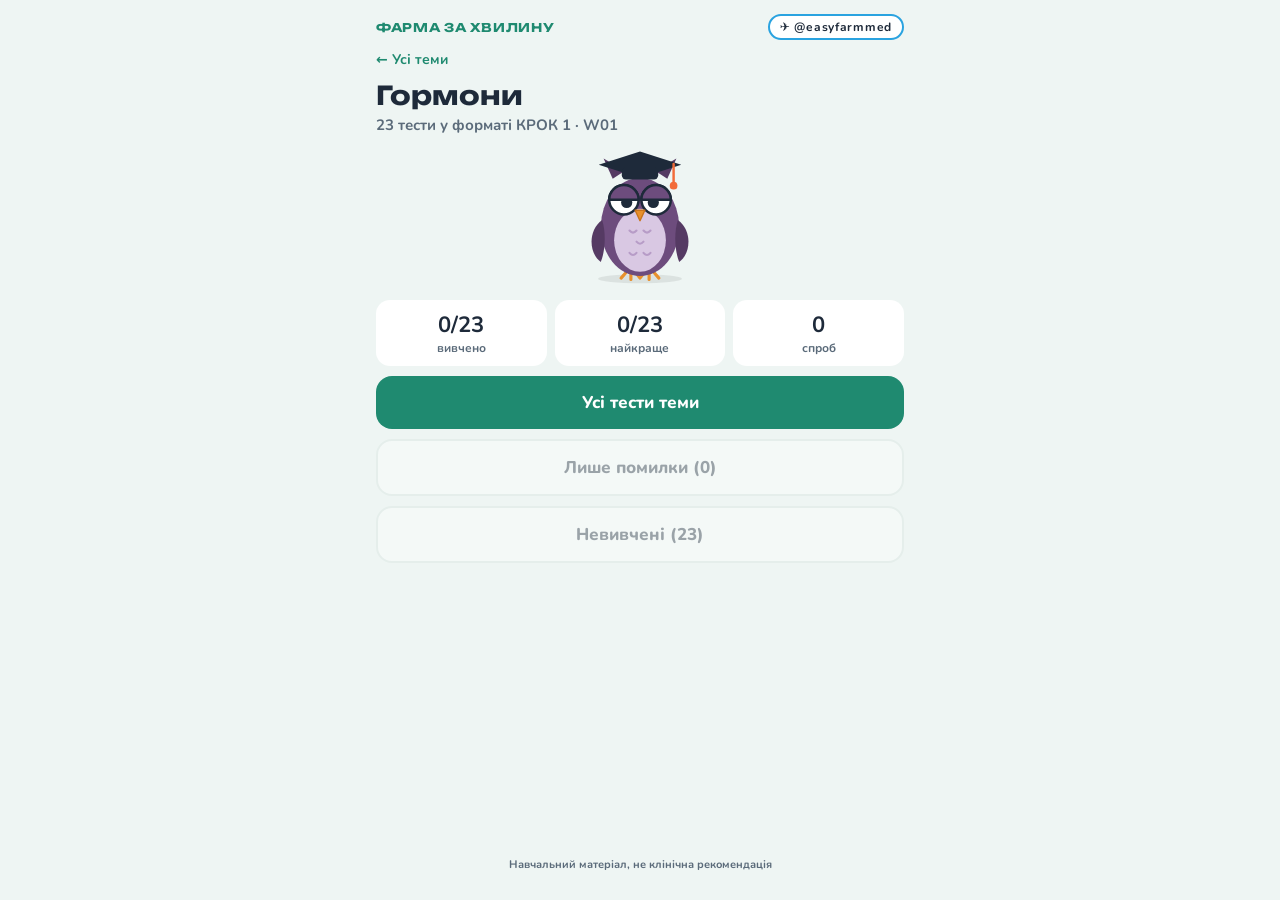
==== commit 0965a6b1: "Оновлення тренажерів: hormony" ====
--- a/hormony.html
+++ b/hormony.html
@@ -1,208 +1 @@
-<!doctype html><html lang="uk"><head><meta charset="utf-8">
-<meta name="viewport" content="width=device-width,initial-scale=1,viewport-fit=cover">
-<title>Тренажер: Гормони</title>
-<style>@font-face{font-family:'Nunito';font-weight:800;font-display:block;src:url([data-uri]) format('woff2');unicode-range:U+0301,U+0400-045F,U+0490-0491,U+04B0-04B1,U+2116}@font-face{font-family:'Nunito';font-weight:800;font-display:block;src:url([data-uri]) format('woff2');unicode-range:U+0000-00FF,U+0131,U+0152-0153,U+02BB-02BC,U+02C6,U+02DA,U+02DC,U+0304,U+0308,U+0329,U+2000-206F,U+20AC,U+2122,U+2191,U+2193,U+2212,U+2215,U+FEFF,U+FFFD}@font-face{font-family:'Nunito';font-weight:700;font-display:block;src:url([data-uri]) format('woff2');unicode-range:U+0301,U+0400-045F,U+0490-0491,U+04B0-04B1,U+2116}@font-face{font-family:'Nunito';font-weight:700;font-display:block;src:url([data-uri]) format('woff2');unicode-range:U+0000-00FF,U+0131,U+0152-0153,U+02BB-02BC,U+02C6,U+02DA,U+02DC,U+0304,U+0308,U+0329,U+2000-206F,U+20AC,U+2122,U+2191,U+2193,U+2212,U+2215,U+FEFF,U+FFFD}@font-face{font-family:'Unbounded';font-weight:700;font-display:block;src:url([data-uri]) format('woff2');unicode-range:U+0301,U+0400-045F,U+0490-0491,U+04B0-04B1,U+2116}@font-face{font-family:'Unbounded';font-weight:700;font-display:block;src:url([data-uri]) format('woff2');unicode-range:U+0000-00FF,U+0131,U+0152-0153,U+02BB-02BC,U+02C6,U+02DA,U+02DC,U+0304,U+0308,U+0329,U+2000-206F,U+20AC,U+2122,U+2191,U+2193,U+2212,U+2215,U+FEFF,U+FFFD}
-:root{--bg:#eef5f3;--ink:#1e2a3a;--mut:#5b6b7a;--teal:#1f8a70;--coral:#f26b3a;--red:#e5484d;--card:#fff;--line:#d9e6e1}
-*{box-sizing:border-box;-webkit-tap-highlight-color:transparent}
-html,body{margin:0;background:var(--bg);color:var(--ink);font-family:Nunito,system-ui,sans-serif;font-weight:700}
-.wrap{max-width:560px;margin:0 auto;padding:14px 16px 28px;min-height:100vh;display:flex;flex-direction:column}
-.top{display:flex;justify-content:space-between;align-items:center;font-size:12px;color:var(--teal);letter-spacing:.06em}
-.brand{font-family:Unbounded,sans-serif}.tg{color:var(--ink);text-decoration:none;background:#fff;border:2px solid #2aa3e0;border-radius:99px;padding:3px 10px;font-size:12px}
-.bar{height:8px;background:#d7e6e1;border-radius:9px;margin:10px 0 4px;overflow:hidden}.bar i{display:block;height:100%;background:var(--teal);width:0;transition:width .3s}
-.meta{display:flex;justify-content:space-between;font-size:13px;color:var(--mut)}
-h1{font-family:Unbounded,sans-serif;font-size:26px;line-height:1.15;margin:8px 0 4px}h1 em{font-style:normal;color:var(--coral)}
-p.lead{color:var(--mut);font-size:15px;line-height:1.4;margin:0 0 10px}
-.hero{display:flex;justify-content:center;margin:4px 0}.hero svg{width:150px;height:150px}
-.stats{display:grid;grid-template-columns:repeat(3,1fr);gap:8px;margin:6px 0 14px}
-.stats div{background:#fff;border-radius:14px;padding:10px 6px;text-align:center;font-size:12px;color:var(--mut)}.stats b{display:block;font-size:22px;color:var(--ink)}
-.btn{display:block;width:100%;border:0;border-radius:16px;padding:15px 16px;font:800 17px Nunito,system-ui,sans-serif;cursor:pointer;margin:0 0 10px;background:var(--teal);color:#fff}
-.btn.alt{background:#fff;color:var(--ink);border:2px solid var(--line)}.btn:disabled{opacity:.4}
-.q{background:#fff;border-radius:18px;padding:16px;font-size:17px;line-height:1.4;margin:12px 0}
-.q small{display:block;color:var(--coral);font-size:12px;margin-bottom:6px;letter-spacing:.04em}
-.opt{display:flex;gap:12px;align-items:center;width:100%;text-align:left;background:#fff;border:2.5px solid var(--line);border-radius:14px;padding:12px 14px;margin:0 0 9px;font:700 16px Nunito,system-ui,sans-serif;color:var(--ink);cursor:pointer}
-.opt i{font-style:normal;flex:none;width:28px;height:28px;border-radius:50%;background:var(--teal);color:#fff;display:grid;place-items:center;font-size:14px}
-.opt.ok{border-color:var(--teal);background:#e3f4ee}.opt.bad{border-color:var(--red);background:#fdecec}.opt.bad i{background:var(--red)}.opt.dim{opacity:.45}
-.ex{border-radius:14px;padding:12px 14px;font-size:15px;line-height:1.4;margin:4px 0 12px;display:flex;gap:10px;align-items:center}
-.ex svg{width:62px;height:62px;flex:none}.ex.ok{background:#e3f4ee}.ex.bad{background:#fdecec}.ex b{display:block}
-.list{margin:0 0 12px;padding:0;list-style:none}.list li{background:#fff;border-radius:12px;padding:10px 12px;margin-bottom:7px;font-size:14px;line-height:1.35}.list li b{color:var(--teal)}
-.foot{margin-top:auto;padding-top:14px;font-size:11px;color:var(--mut);text-align:center}
-@media (prefers-color-scheme:dark){:root{--bg:#14201d;--ink:#eef5f3;--mut:#9fb3ad;--card:#1e2c28;--line:#2f433d}
-.q,.opt,.stats div,.list li,.tg{background:#1e2c28;color:var(--ink)}.opt.ok,.ex.ok{background:#173d32}.opt.bad,.ex.bad{background:#46201f}.btn.alt{background:#1e2c28;color:var(--ink)}}
-svg text{font-family:Nunito,system-ui,sans-serif;font-weight:800}
-</style></head><body><div class="wrap" id="app"></div>
-<script>
-var SH='β',PLUM='#6d4c7d';var C={ink:'#1e2a3a',mut:'#5b6b7a',bg:'#eef5f3',teal:'#1f8a70',coral:'#f26b3a',red:'#e5484d',pink:'#f49ab5',ok:'#1e9e5a',bad:'#d7263d',warn:'#d98a00',card:'#ffffff'};
-var DUR=[4, 8, 7, 7],ST=[],TOTAL=0;DUR.forEach(function(d){ST.push(TOTAL);TOTAL+=d});
-var items=[];
-function add(sc,a,x,y,svg,o){o=o||{};items.push({sc:sc,a:a,x:x,y:y,svg:svg,s:o.s||1,m:o.m,u:o.u,f:o.f,fd:o.fd||.45,pop:o.pop!==false,dy0:o.dy0==null?26:o.dy0,keep:o.keep,now:o.now,stay:o.stay})}
-function tx(x,y,t,sz,fill,cls,anc,ls){return '<text x="'+x+'" y="'+y+'" class="'+(cls||'')+'" style="font-size:'+sz+'px'+(ls?';letter-spacing:'+ls+'px':'')+'" fill="'+(fill||C.ink)+'" text-anchor="'+(anc||'middle')+'">'+t+'</text>'}
-
-// ---------- герої ----------
-function capy(mood,shield,flip){var e=mood=='h'?'<path d="M-118,-30q10,-10 20,0" stroke="#3b2a1e" stroke-width="6" fill="none" stroke-linecap="round"/>':mood=='w'?'<circle cx="-108" cy="-30" r="8" fill="#3b2a1e"/><path d="M-124,-50l26,6" stroke="#3b2a1e" stroke-width="5" stroke-linecap="round"/>':'<path d="M-118,-30q10,6 20,0" stroke="#3b2a1e" stroke-width="6" fill="none" stroke-linecap="round"/>';
-var s='<g'+(flip?' transform="scale(-1,1)"':'')+'><ellipse cx="0" cy="138" rx="130" ry="14" fill="#000" opacity=".08"/><rect x="-70" y="90" width="38" height="48" rx="16" fill="#8c6140"/><rect x="50" y="90" width="38" height="48" rx="16" fill="#8c6140"/><ellipse cx="25" cy="38" rx="125" ry="82" fill="#a8774f"/><ellipse cx="40" cy="58" rx="80" ry="40" fill="#b98a60" opacity=".55"/>'+
-'<rect x="-175" y="-72" width="160" height="110" rx="50" fill="#b98558"/><circle cx="-40" cy="-70" r="15" fill="#8c6140"/><circle cx="-40" cy="-70" r="7" fill="#6f4a30"/>'+e+'<ellipse cx="-122" cy="2" rx="14" ry="8" fill="#f2a07b" opacity=".7"/><ellipse cx="-163" cy="-20" rx="11" ry="8" fill="#3b2a1e"/><path d="M-170,10q9,7 18,0" stroke="#3b2a1e" stroke-width="5" fill="none" stroke-linecap="round"/>'+
-'<circle cx="-78" cy="-94" r="24" fill="#ffa62b"/><circle cx="-86" cy="-100" r="6" fill="#ffd08a"/><path d="M-78,-118q16,-16 30,-4q-16,12 -30,4z" fill="#3fa34d"/></g>';
-if(shield)s+=shd(flip?215:-215,18);return s}
-function shd(x,y){return '<g transform="translate('+x+','+y+')"><path d="M-58,-62h116v52q0,64 -58,86q-58,-22 -58,-86z" fill="'+C.teal+'" stroke="#fff" stroke-width="7"/><path d="M-40,-46h80v36q0,44 -40,62q-40,-18 -40,-62z" fill="#fff" opacity=".14"/>'+tx(0,SH.length>1?18:28,SH,SH.length>1?42:70,'#fff','g')+'</g>'}
-function squirrel(mood){var eye=mood=='h'?'<path d="M18,-48q10,-11 20,0M50,-48q10,-11 20,0" stroke="#222" stroke-width="6" fill="none" stroke-linecap="round"/>':
-'<circle cx="28" cy="-46" r="12" fill="#222"/><circle cx="60" cy="-46" r="12" fill="#222"/><circle cx="32" cy="-50" r="4" fill="#fff"/><circle cx="64" cy="-50" r="4" fill="#fff"/>'+(mood=='a'?'<path d="M14,-68l26,10M74,-68l-26,10" stroke="#222" stroke-width="6" stroke-linecap="round"/>':'')+(mood=='s'?'<path d="M14,-62l24,-6M74,-62l-24,-6" stroke="#222" stroke-width="5" stroke-linecap="round"/>':'');
-var mouth=mood=='a'||mood=='s'?'<path d="M36,-14q8,-7 16,0" stroke="#222" stroke-width="5" fill="none" stroke-linecap="round"/>':'<path d="M34,-18q10,10 20,0" stroke="#222" stroke-width="5" fill="none" stroke-linecap="round"/>';
-return '<ellipse cx="0" cy="128" rx="90" ry="12" fill="#000" opacity=".08"/><path d="M-40,70C-170,60 -185,-120 -90,-158C-20,-182 20,-110 -36,-88C-92,-66 -76,6 -24,30Z" fill="#e0662f"/><path d="M-60,40C-140,20 -150,-100 -95,-130C-60,-148 -40,-120 -60,-104C-110,-80 -100,0 -50,20Z" fill="#f59a5e" opacity=".6"/>'+
-'<ellipse cx="10" cy="48" rx="62" ry="74" fill="#f08a4b"/><ellipse cx="26" cy="62" rx="36" ry="48" fill="#ffd9b8"/><ellipse cx="-20" cy="118" rx="30" ry="12" fill="#c95a26"/><ellipse cx="44" cy="118" rx="30" ry="12" fill="#c95a26"/>'+
-'<path d="M18,28h28l-14,26h18l-34,46l10,-34h-16z" fill="#ffd23f" stroke="#e0a800" stroke-width="3" stroke-linejoin="round"/>'+
-'<path d="M8,-80l2,-46l26,30zM78,-80l-2,-46l-26,30z" fill="#e0662f"/><path d="M12,-98l1,-22l12,14zM74,-98l-1,-22l-12,14z" fill="#ffc9a3"/><circle cx="44" cy="-40" r="52" fill="#f08a4b"/><ellipse cx="50" cy="-22" rx="30" ry="22" fill="#ffd9b8"/>'+eye+'<ellipse cx="44" cy="-30" rx="8" ry="6" fill="#5a2a14"/>'+mouth+'<ellipse cx="16" cy="-24" rx="9" ry="6" fill="#ff7f7f" opacity=".5"/><ellipse cx="76" cy="-24" rx="9" ry="6" fill="#ff7f7f" opacity=".5"/>'}
-function heart(mood){var f=mood=='t'?'<circle cx="-38" cy="-38" r="11" fill="#2a1416"/><circle cx="38" cy="-38" r="11" fill="#2a1416"/><path d="M-22,4q22,-12 44,0" stroke="#2a1416" stroke-width="7" fill="none" stroke-linecap="round"/>'+drop(118,-110,1.1)+drop(-128,-60,.8):
-mood=='c'?'<path d="M-52,-38q14,12 28,0M24,-38q14,12 28,0" stroke="#2a1416" stroke-width="7" fill="none" stroke-linecap="round"/><path d="M-24,-2q24,20 48,0" stroke="#2a1416" stroke-width="7" fill="none" stroke-linecap="round"/>':
-'<circle cx="-38" cy="-38" r="11" fill="#2a1416"/><circle cx="38" cy="-38" r="11" fill="#2a1416"/><circle cx="-34" cy="-42" r="4" fill="#fff"/><circle cx="42" cy="-42" r="4" fill="#fff"/><path d="M-24,-4q24,20 48,0" stroke="#2a1416" stroke-width="7" fill="none" stroke-linecap="round"/>';
-return '<ellipse cx="0" cy="150" rx="110" ry="13" fill="#000" opacity=".08"/><path d="M0,120C-190,0 -165,-150 -60,-148C-28,-147 -8,-128 0,-108C8,-128 28,-147 60,-148C165,-150 190,0 0,120Z" fill="'+C.red+'"/><ellipse cx="-80" cy="-86" rx="30" ry="18" fill="#fff" opacity=".35" transform="rotate(-30 -80 -86)"/><ellipse cx="-72" cy="-8" rx="16" ry="10" fill="#ff9aa0" opacity=".8"/><ellipse cx="72" cy="-8" rx="16" ry="10" fill="#ff9aa0" opacity=".8"/>'+f}
-function lungs(mood){var lobe='M-22,-70C-70,-92 -150,-44 -150,40C-150,118 -96,140 -44,118C-20,108 -20,70 -22,-70Z';
-var eyes=mood=='h'?'<path d="M-96,10q14,-14 28,0M68,10q14,-14 28,0" stroke="#3a1424" stroke-width="7" fill="none" stroke-linecap="round"/>':mood=='w'?'<path d="M-98,-6l26,12M-98,18l26,-12M98,-6l-26,12M98,18l-26,-12" stroke="#3a1424" stroke-width="6" stroke-linecap="round"/>':'<circle cx="-82" cy="10" r="10" fill="#3a1424"/><circle cx="82" cy="10" r="10" fill="#3a1424"/>';
-return '<ellipse cx="0" cy="150" rx="120" ry="13" fill="#000" opacity=".08"/><rect x="-14" y="-150" width="28" height="96" rx="14" fill="#e98aa6"/><path d="'+lobe+'" fill="'+C.pink+'"/><path d="'+lobe+'" fill="'+C.pink+'" transform="scale(-1,1)"/><path d="M0,-60L-50,-20M0,-60L50,-20M-50,-20l-26,30M-50,-20l12,40M50,-20l26,30M50,-20l-12,40" stroke="#d76b8c" stroke-width="'+(mood=='w'?5:10)+'" stroke-linecap="round" fill="none"/>'+eyes+'<ellipse cx="-112" cy="44" rx="15" ry="9" fill="#ff6f96" opacity=".5"/><ellipse cx="112" cy="44" rx="15" ry="9" fill="#ff6f96" opacity=".5"/>'}
-function drop(x,y,s){return '<path transform="translate('+x+','+y+') scale('+(s||1)+')" d="M0,-24C10,-8 18,2 18,12a18,18 0 0 1 -36,0C-18,2 -10,-8 0,-24Z" fill="#6ec6ff" stroke="#fff" stroke-width="3"/>'}
-function door(lab,col,open){var s='<rect x="-62" y="-98" width="124" height="196" rx="22" fill="#fff" stroke="'+C.ink+'" stroke-width="6"/>';
-s+=open?'<rect x="-48" y="-84" width="96" height="168" rx="14" fill="#fff1b8"/><path d="M-48,-84L-6,-104L-6,104L-48,84Z" fill="'+col+'"/><circle cx="-16" cy="2" r="6" fill="#fff"/>':'<rect x="-48" y="-84" width="96" height="168" rx="14" fill="'+col+'"/><rect x="-36" y="-70" width="72" height="56" rx="8" fill="#fff" opacity=".2"/><circle cx="30" cy="8" r="8" fill="#fff"/>';
-return s+'<rect x="-52" y="-172" width="104" height="58" rx="29" fill="'+C.ink+'"/>'+tx(0,-130,lab,38,'#fff','g')}
-function stop(){return '<circle r="40" fill="'+C.bad+'" stroke="#fff" stroke-width="7"/><rect x="-22" y="-7" width="44" height="14" rx="5" fill="#fff"/>'}
-function anger(){return '<path d="M-20,-6q12,0 12,-14M6,-20q0,12 14,12M20,6q-12,0 -12,14M-6,20q0,-12 -14,-12" stroke="'+C.bad+'" stroke-width="7" fill="none" stroke-linecap="round"/>'}
-function wheeze(){return '<path d="M0,0q14,-14 28,0t28,0M10,40q14,-14 28,0t28,0" stroke="'+C.bad+'" stroke-width="6" fill="none" stroke-linecap="round"/>'}
-function cube(){return '<ellipse cx="0" cy="96" rx="80" ry="10" fill="#000" opacity=".08"/><rect x="-76" y="-76" width="152" height="152" rx="26" fill="#fff" stroke="#c9d3dd" stroke-width="6"/><path d="M-50,-50l14,6M44,-54l8,10M-46,44l10,-8M48,46l-12,-6" stroke="#c9d3dd" stroke-width="6" stroke-linecap="round"/><circle cx="-26" cy="-6" r="9" fill="'+C.ink+'"/><circle cx="26" cy="-6" r="9" fill="'+C.ink+'"/><path d="M-22,36q22,-18 44,0" stroke="'+C.ink+'" stroke-width="7" fill="none" stroke-linecap="round"/><path d="M-40,-30l18,6M40,-30l-18,6" stroke="'+C.ink+'" stroke-width="5" stroke-linecap="round"/>'+drop(64,-80,.8)}
-
-
-function crab(mood){var c='#ef5b3f',d='#c9412b',s='';
-[-1,1].forEach(function(k){for(var i=0;i<3;i++)s+='<path d="M'+(k*80)+','+(12+i*20)+'q'+(k*46)+',6 '+(k*62)+','+(46+i*6)+'" stroke="'+d+'" stroke-width="13" fill="none" stroke-linecap="round"/>'});
-function claw(k){return '<path d="M'+(k*70)+',-20Q'+(k*120)+',-40 '+(k*135)+',-92" stroke="'+d+'" stroke-width="18" fill="none" stroke-linecap="round"/>'+
-'<g transform="translate('+(k*140)+',-120) scale('+k+',1)"><path d="M-36,22C-52,-10 -34,-52 6,-58C30,-60 46,-44 40,-26L4,-20L40,-6C40,16 10,40 -36,22Z" fill="'+c+'"/><path d="M-20,-30q14,-10 28,-14" stroke="#fff" stroke-width="6" fill="none" stroke-linecap="round" opacity=".45"/></g>'}
-s+=claw(-1)+claw(1);
-s+='<ellipse cx="0" cy="118" rx="120" ry="12" fill="#000" opacity=".08"/><ellipse cx="0" cy="20" rx="112" ry="74" fill="'+c+'"/><ellipse cx="-30" cy="-12" rx="40" ry="18" fill="#fff" opacity=".22"/>';
-s+='<path d="M-30,-40v-40M30,-40v-40" stroke="'+d+'" stroke-width="10" stroke-linecap="round"/>';
-var eye=function(x){return '<circle cx="'+x+'" cy="-88" r="22" fill="#fff"/>'+(mood=='s'?'<path d="M'+(x-12)+',-86q12,8 24,0" stroke="#2a1416" stroke-width="6" fill="none" stroke-linecap="round"/>':'<circle cx="'+(x+3)+'" cy="-86" r="10" fill="#2a1416"/>')};
-s+=eye(-30)+eye(30);
-if(mood=='a')s+='<path d="M-54,-118l40,12M54,-118l-40,12" stroke="#2a1416" stroke-width="8" stroke-linecap="round"/>';
-s+=mood=='a'?'<path d="M-24,30q24,-16 48,0" stroke="#2a1416" stroke-width="8" fill="none" stroke-linecap="round"/>':mood=='s'?'<path d="M-20,34q20,-10 40,0" stroke="#2a1416" stroke-width="7" fill="none" stroke-linecap="round"/>':'<path d="M-22,22q22,18 44,0" stroke="#2a1416" stroke-width="8" fill="none" stroke-linecap="round"/>';
-s+='<ellipse cx="-62" cy="16" rx="14" ry="9" fill="#ff9a8a" opacity=".8"/><ellipse cx="62" cy="16" rx="14" ry="9" fill="#ff9a8a" opacity=".8"/>';return s}
-function scis(mood){var bl='#c8d3dd',ed='#8c9aa7',ring=C.teal;
-var blade=function(r){return '<g transform="rotate('+r+')"><path d="M-14,0L-6,-190Q0,-206 8,-190L16,0Z" fill="'+bl+'" stroke="'+ed+'" stroke-width="5" stroke-linejoin="round"/><circle cx="0" cy="96" r="44" fill="none" stroke="'+ring+'" stroke-width="20"/><path d="M0,8V52" stroke="'+ring+'" stroke-width="20" stroke-linecap="round"/></g>'};
-var op=mood=='x'?34:20,s='<ellipse cx="0" cy="168" rx="110" ry="12" fill="#000" opacity=".08"/>'+blade(-op)+blade(op);
-s+='<circle r="40" fill="#fff" stroke="'+ed+'" stroke-width="6"/>';
-s+=mood=='x'?'<path d="M-24,-14l14,14M-10,-14l-14,14M10,-14l14,14M24,-14l-14,14" stroke="'+C.ink+'" stroke-width="6" stroke-linecap="round"/><path d="M-12,16q12,-8 24,0" stroke="'+C.ink+'" stroke-width="5" fill="none" stroke-linecap="round"/><rect x="-60" y="-120" width="120" height="30" rx="10" fill="#f2c39b" transform="rotate(-24)"/><path d="M-18,-112v14M0,-112v14M18,-112v14" stroke="#d9a47a" stroke-width="4" transform="rotate(-24)"/>':
-mood=='h'?'<path d="M-24,-6q8,-10 16,0M8,-6q8,-10 16,0" stroke="'+C.ink+'" stroke-width="6" fill="none" stroke-linecap="round"/><path d="M-12,12q12,12 24,0" stroke="'+C.ink+'" stroke-width="5" fill="none" stroke-linecap="round"/>':
-'<circle cx="-14" cy="-6" r="7" fill="'+C.ink+'"/><circle cx="14" cy="-6" r="7" fill="'+C.ink+'"/><path d="M-10,14q10,8 20,0" stroke="'+C.ink+'" stroke-width="5" fill="none" stroke-linecap="round"/>';
-return s}
-function hog(mood){var sp='';for(var i=0;i<9;i++){var a=-170+i*20,r=a*Math.PI/180;sp+='<path d="M'+(Math.cos(r)*70).toFixed(1)+','+(Math.sin(r)*56).toFixed(1)+'L'+(Math.cos(r+.11)*124).toFixed(1)+','+(Math.sin(r+.11)*104).toFixed(1)+'L'+(Math.cos(r+.26)*70).toFixed(1)+','+(Math.sin(r+.26)*56).toFixed(1)+'Z" fill="#6b4a36"/>'}
-var e=mood=='h'?'<path d="M-82,-8q10,-12 20,0" stroke="#2a1a10" stroke-width="6" fill="none" stroke-linecap="round"/>':mood=='w'?'<path d="M-84,-16l18,10M-84,4l18,-10" stroke="#2a1a10" stroke-width="5" stroke-linecap="round"/>':'<circle cx="-72" cy="-6" r="9" fill="#2a1a10"/><circle cx="-69" cy="-9" r="3" fill="#fff"/>';
-return '<ellipse cx="0" cy="84" rx="110" ry="11" fill="#000" opacity=".08"/>'+sp+'<ellipse cx="10" cy="10" rx="104" ry="66" fill="#8d6648"/><ellipse cx="-62" cy="18" rx="58" ry="46" fill="#f3d2b0"/><ellipse cx="-30" cy="72" rx="20" ry="10" fill="#6b4a36"/><ellipse cx="40" cy="72" rx="20" ry="10" fill="#6b4a36"/>'+e+'<circle cx="-118" cy="18" r="10" fill="#2a1a10"/><ellipse cx="-74" cy="34" rx="11" ry="7" fill="#ff9a8a" opacity=".8"/>'}
-function vessel(st){var p=st==1?34:st==2?-8:12,w='#e86a6a';
-var top='M-220,-70Q-110,-70 -60,'+(-70+p)+'Q0,'+(-70+p*1.6)+' 60,'+(-70+p)+'Q110,-70 220,-70',bot='M-220,70Q-110,70 -60,'+(70-p)+'Q0,'+(70-p*1.6)+' 60,'+(70-p)+'Q110,70 220,70';
-var botR='L220,70Q110,70 60,'+(70-p)+'Q0,'+(70-p*1.6)+' -60,'+(70-p)+'Q-110,70 -220,70Z';
-var cells='';[-150,-60,40,140].forEach(function(x,i){var y=i%2?-14:16,k=Math.abs(x)<80?(1-p/80):1;cells+='<ellipse cx="'+x+'" cy="'+(y*k).toFixed(0)+'" rx="'+(22*k+6).toFixed(0)+'" ry="'+(14*k+4).toFixed(0)+'" fill="#c62f3a"/>'});
-return '<path d="'+top+botR+'" fill="#fbe1e1"/>'+cells+
-'<path d="'+top+'" stroke="'+w+'" stroke-width="22" fill="none" stroke-linecap="round"/><path d="'+bot+'" stroke="'+w+'" stroke-width="22" fill="none" stroke-linecap="round"/>'}
-function pill(t,col,w,dash){w=w||300;return '<rect x="'+(-w/2)+'" y="-40" width="'+w+'" height="80" rx="40" fill="#fff" stroke="'+col+'" stroke-width="5"'+(dash?' stroke-dasharray="14 10"':'')+'/>'+tx(0,13,t,34,dash?C.mut:C.ink)}
-function arrow(len){return '<path d="M0,0H'+(len-20)+'" stroke="'+C.mut+'" stroke-width="8" stroke-linecap="round"/><path d="M'+len+',0l-28,-17v34z" fill="'+C.mut+'"/>'}
-function card2(icon,t,badge,col){return '<rect x="-142" y="-136" width="284" height="272" rx="36" fill="#fff" stroke="'+col+'" stroke-width="5"/><g transform="translate(0,-26)">'+icon+'</g>'+tx(0,92,t,38,C.ink)+'<rect x="-110" y="-160" width="220" height="52" rx="26" fill="'+col+'"/>'+tx(0,-124,badge,30,'#fff')}
-function icBaby(){return '<circle r="58" fill="#f2c39b"/><path d="M-6,-58q-14,-22 8,-26q14,0 6,14" stroke="#8c6140" stroke-width="7" fill="none" stroke-linecap="round"/><path d="M-30,-6q8,-8 16,0M14,-6q8,-8 16,0" stroke="#3b2a1e" stroke-width="5" fill="none" stroke-linecap="round"/><ellipse cx="-34" cy="14" rx="10" ry="6" fill="#f08080" opacity=".6"/><ellipse cx="34" cy="14" rx="10" ry="6" fill="#f08080" opacity=".6"/><circle cy="30" r="14" fill="'+C.teal+'"/><rect x="-22" y="24" width="44" height="12" rx="6" fill="'+C.teal+'"/>'}
-function icKidney(){return '<path d="M10,-60C-50,-70 -66,-20 -60,10C-54,52 -10,70 20,52C44,38 24,14 30,0C36,-14 58,-22 50,-42C44,-56 28,-58 10,-60Z" fill="#c0504d"/><path d="M30,0h40" stroke="'+C.bad+'" stroke-width="12" stroke-linecap="round"/><path d="M58,-10l14,10l-14,10" stroke="'+C.bad+'" stroke-width="6" fill="none"/>'}
-function tag(t){var w=t.length*19.5+52;return '<rect x="'+(-w/2)+'" y="-31" width="'+w+'" height="62" rx="31" fill="#fff" stroke="#c9d6d2" stroke-width="4"/>'+tx(0,12,t,34,C.ink)}
-function icK(){return '<circle r="58" fill="'+C.warn+'"/>'+tx(0,18,'K⁺',56,'#fff','g')}
-
-// ---------- інфографіка ----------
-var KC={ok:C.ok,bad:C.bad,neu:C.teal,warn:C.warn};
-function ico(k){return k=='up'?'<path d="M0,-17L15,1H6V16H-6V1H-15Z" fill="#fff"/>':k=='down'?'<path d="M0,17L15,-1H6V-16H-6V-1H-15Z" fill="#fff"/>':k=='x'?'<path d="M-11,-11L11,11M11,-11L-11,11" stroke="#fff" stroke-width="7" stroke-linecap="round"/>':'<path d="M-13,1L-4,11L14,-11" stroke="#fff" stroke-width="7" fill="none" stroke-linecap="round" stroke-linejoin="round"/>'}
-function chip(t,k,ic,w){w=w||820;var c=KC[k];return '<rect x="'+(-w/2)+'" y="-48" width="'+w+'" height="96" rx="48" fill="#fff" stroke="'+c+'" stroke-width="5"/><g transform="translate('+(-w/2+54)+',0)"><circle r="32" fill="'+c+'"/>'+ico(ic)+'</g>'+tx(-w/2+108,15,t,42,C.ink,'','start')}
-function capn(lines,k){var hh=lines.length*58+52,s='<rect x="-480" y="'+(-hh/2)+'" width="960" height="'+hh+'" rx="40" fill="'+C.ink+'"/>';
-if(k)s+='<circle cx="-430" cy="0" r="14" fill="'+KC[k]+'"/>';
-lines.forEach(function(l,i){s+=tx(k?20:0,-hh/2+26+44+i*58,l,44,'#fff')});return s}
-function head(t,sub){return tx(0,0,t,66,C.ink,'h')+(sub?tx(0,66,sub,40,C.mut):'')}
-function card(icon,t,st){var dim=st=='dim';var s='<rect x="-142" y="-136" width="284" height="272" rx="36" fill="'+(dim?'#e3e9ec':'#fff')+'" stroke="'+(dim?'#9aa8b3':st=='ok'?C.ok:'#c9d6d2')+'" stroke-width="5"'+(dim?' stroke-dasharray="14 10"':'')+'/><g opacity="'+(dim?.35:1)+'" transform="translate(0,-26)">'+icon+'</g>'+tx(0,92,t,38,dim?'#7b8994':C.ink);
-if(st)s+='<rect x="-104" y="-160" width="208" height="52" rx="26" fill="'+(dim?C.mut:C.ok)+'"/>'+tx(0,-124,dim?'приховано':'лишається',30,'#fff');return s}
-function icHeart(){return '<path d="M0,52C-90,0 -78,-66 -30,-66C-14,-66 -4,-56 0,-46C4,-56 14,-66 30,-66C78,-66 90,0 0,52Z" fill="'+C.red+'"/><path d="M-70,-8h34l10,-22l16,44l12,-22h68" stroke="#fff" stroke-width="7" fill="none" stroke-linejoin="round" stroke-linecap="round"/>'}
-function icHand(){return '<rect x="-34" y="-10" width="68" height="62" rx="20" fill="#f2c39b"/><rect x="-34" y="-58" width="15" height="56" rx="7" fill="#f2c39b"/><rect x="-16" y="-68" width="15" height="66" rx="7" fill="#f2c39b"/><rect x="2" y="-64" width="15" height="62" rx="7" fill="#f2c39b"/><rect x="20" y="-52" width="14" height="50" rx="7" fill="#f2c39b"/><rect x="34" y="-6" width="30" height="16" rx="8" fill="#f2c39b" transform="rotate(-35 34 -6)"/><path d="M-62,-40q-10,20 0,40M-78,-50q-14,30 0,60M70,-60q10,20 0,40M86,-70q14,30 0,60" stroke="'+C.mut+'" stroke-width="5" fill="none" stroke-linecap="round"/>'}
-function icDrop(){return drop(0,0,2.6)}
-function sum(sym,col,t,sub){return '<rect x="-470" y="-86" width="940" height="172" rx="40" fill="#fff"/><circle cx="-378" cy="0" r="50" fill="'+col+'"/>'+tx(-378,20,sym,54,'#fff','g')+tx(-300,-10,t,46,C.ink,'','start')+tx(-300,44,sub,36,C.mut,'','start')}
-
-
-function racoon(mood){var g='#8e979f',d='#4b5560',l='#d9dee2',s='<ellipse cx="0" cy="170" rx="120" ry="13" fill="#000" opacity=".08"/>';
-var tail='';for(var i=0;i<5;i++)tail+='<ellipse cx="'+(96+i*18)+'" cy="'+(120-i*30)+'" rx="30" ry="22" fill="'+(i%2?d:g)+'" transform="rotate(-30 '+(96+i*18)+' '+(120-i*30)+')"/>';
-s+=tail+'<ellipse cx="0" cy="96" rx="86" ry="78" fill="'+g+'"/><ellipse cx="0" cy="112" rx="52" ry="50" fill="'+l+'"/>';
-s+='<rect x="-58" y="96" width="116" height="62" rx="8" fill="#fff" stroke="'+C.teal+'" stroke-width="5"/><path d="M0,100V156" stroke="'+C.teal+'" stroke-width="4"/>';
-s+='<path d="M-80,-60L-96,-130L-40,-92Z" fill="'+g+'"/><path d="M80,-60L96,-130L40,-92Z" fill="'+g+'"/><path d="M-76,-74L-86,-112L-54,-90Z" fill="'+d+'"/><path d="M76,-74L86,-112L54,-90Z" fill="'+d+'"/>';
-s+='<ellipse cx="0" cy="-30" rx="98" ry="82" fill="'+g+'"/><path d="M-96,-36C-70,-70 -24,-64 0,-40C24,-64 70,-70 96,-36C80,-6 40,-6 0,-18C-40,-6 -80,-6 -96,-36Z" fill="'+d+'"/>';
-s+='<ellipse cx="0" cy="10" rx="50" ry="36" fill="'+l+'"/><ellipse cx="0" cy="-6" rx="14" ry="10" fill="#222"/>';
-if(mood=='z')return s+'<path d="M-54,-36q16,10 32,0M22,-36q16,10 32,0" stroke="#fff" stroke-width="7" fill="none" stroke-linecap="round"/><ellipse cx="0" cy="26" rx="10" ry="8" fill="#222"/>'
- +'<path d="M-84,58q84,40 168,0l4,26q-88,42 -176,0z" fill="#e5484d"/><rect x="40" y="70" width="34" height="70" rx="10" fill="#e5484d"/><path d="M44,140v14M56,140v16M68,140v14" stroke="#e5484d" stroke-width="5"/>'
- +tx(120,-110,'z',44,'#7d8b96','h')+tx(160,-150,'z',32,'#7d8b96','h')+'<path d="M-150,-20l-16,-10M-152,10l-20,0M-150,40l-16,10" stroke="#8fc3e8" stroke-width="6" stroke-linecap="round"/>';
-if(mood=='g'||mood=='k'){var ex=mood=='k'?'<path d="M-50,-50l24,24M-26,-50l-24,24M26,-50l24,24M50,-50l-24,24" stroke="#fff" stroke-width="7" stroke-linecap="round"/>':'<circle cx="-38" cy="-38" r="14" fill="#fff"/><circle cx="38" cy="-38" r="14" fill="#fff"/><circle cx="-44" cy="-42" r="6" fill="#222"/><circle cx="44" cy="-33" r="6" fill="#222"/>';
- var mo=mood=='k'?'<ellipse cx="0" cy="24" rx="16" ry="12" fill="#222"/><path d="M-118,10h-44M-122,34h-52M-118,58h-40" stroke="#9fd18b" stroke-width="7" stroke-linecap="round" opacity=".9"/>'+tx(-200,-20,'ацетон',30,'#6aa457','h')
-  :'<path d="M-18,24q9,-9 18,0q9,9 18,0" stroke="#222" stroke-width="6" fill="none" stroke-linecap="round"/><path transform="translate(-102,-62) scale(.8)" d="M0,-24C10,-8 18,2 18,12a18,18 0 0 1 -36,0C-18,2 -10,-8 0,-24Z" fill="#6ec6ff" stroke="#fff" stroke-width="3"/><path transform="translate(104,-40) scale(.7)" d="M0,-24C10,-8 18,2 18,12a18,18 0 0 1 -36,0C-18,2 -10,-8 0,-24Z" fill="#6ec6ff" stroke="#fff" stroke-width="3"/>';
- return s+ex+mo}
-var eye=mood=='h'?'<path d="M-52,-38q14,-14 28,0M24,-38q14,-14 28,0" stroke="#fff" stroke-width="7" fill="none" stroke-linecap="round"/>':'<circle cx="-38" cy="-38" r="13" fill="#fff"/><circle cx="38" cy="-38" r="13" fill="#fff"/><circle cx="-35" cy="-37" r="7" fill="#222"/><circle cx="41" cy="-37" r="7" fill="#222"/>';
-s+=eye+(mood=='s'?'<path d="M-14,26q14,-10 28,0" stroke="#222" stroke-width="6" fill="none" stroke-linecap="round"/><path d="M-62,-78l28,10" stroke="#222" stroke-width="6" stroke-linecap="round"/><path transform="translate(92,-70) scale(.9)" d="M0,-24C10,-8 18,2 18,12a18,18 0 0 1 -36,0C-18,2 -10,-8 0,-24Z" fill="#6ec6ff" stroke="#fff" stroke-width="3"/>':'<path d="M-16,18q16,14 32,0" stroke="#222" stroke-width="6" fill="none" stroke-linecap="round"/>');
-return s}
-function capyDoc(mood){return capy(mood||'h',0)+'<g transform="translate(-95,-104)"><path d="M-62,18q2,-40 62,-44q60,4 62,44z" fill="#fff" stroke="#c9d6d2" stroke-width="4"/><path d="M-8,-14h16v-14h-16zM-15,-21h30" stroke="none" fill="none"/><rect x="-6" y="-20" width="12" height="30" rx="2" fill="#e5484d"/><rect x="-15" y="-11" width="30" height="12" rx="2" fill="#e5484d"/></g>'}
-function owl(mood){var b=PLUM,d='#553a63',l='#d9c8e3',s='<ellipse cx="0" cy="168" rx="120" ry="13" fill="#000" opacity=".08"/>';
-s+='<path d="M-40,150l-14,16M-26,152v18M-12,150l12,16M40,150l14,16M26,152v18M12,150l-12,16" stroke="#e8912d" stroke-width="9" stroke-linecap="round"/>';
-s+='<path d="M-78,-118L-104,-176L-44,-140Z" fill="'+d+'"/><path d="M78,-118L104,-176L44,-140Z" fill="'+d+'"/>';
-s+='<ellipse cx="0" cy="20" rx="112" ry="140" fill="'+b+'"/><ellipse cx="0" cy="58" rx="74" ry="90" fill="'+l+'"/>';
-s+='<path d="M-30,30q10,12 20,0M10,30q10,12 20,0M-10,62q10,12 20,0M-30,94q10,12 20,0M10,94q10,12 20,0" stroke="#b79cc7" stroke-width="6" fill="none" stroke-linecap="round"/>';
-s+='<path d="M-108,0C-150,30 -146,96 -112,120C-100,90 -96,40 -108,0Z" fill="'+d+'"/><path d="M108,0C150,30 146,96 112,120C100,90 96,40 108,0Z" fill="'+d+'"/>';
-[-1,1].forEach(function(k){var x=k*46;s+='<circle cx="'+x+'" cy="-58" r="42" fill="#fff" stroke="'+C.ink+'" stroke-width="7"/>';
-s+=mood=='h'?'<path d="M'+(x-18)+',-54q18,-20 36,0" stroke="'+C.ink+'" stroke-width="8" fill="none" stroke-linecap="round"/>':'<circle cx="'+(x+(mood=='s'?k*-8:0))+'" cy="'+(mood=='s'?-50:-56)+'" r="'+(mood=='a'?11:16)+'" fill="'+C.ink+'"/>';
-if(mood=='s')s+='<path d="M'+(x-42)+',-58a42,42 0 0 1 84,0Z" fill="'+b+'" stroke="'+C.ink+'" stroke-width="7" stroke-linejoin="round"/>';
-if(mood=='a')s+='<path d="M'+(x-k*36)+',-112L'+(x+k*30)+',-92" stroke="'+C.ink+'" stroke-width="10" stroke-linecap="round"/>'});
-s+='<path d="M-6,-58h12" stroke="'+C.ink+'" stroke-width="7"/><path d="M-14,-28L14,-28L0,2Z" fill="#e8912d" stroke="#c9741a" stroke-width="4" stroke-linejoin="round"/>';
-s+='<path d="M0,-196L118,-158L0,-120L-118,-158Z" fill="'+C.ink+'"/><rect x="-52" y="-150" width="104" height="34" rx="12" fill="'+C.ink+'"/><path d="M96,-160v54" stroke="'+C.coral+'" stroke-width="7" stroke-linecap="round"/><circle cx="96" cy="-98" r="11" fill="'+C.coral+'"/>';
-return s}
-var TG='@easyfarmmed',TGC='#2aabee';
-
-var T=[{"q": "Пацієнт довго приймав преднізолон. Після відміни — загострення хвороби, падіння АТ, слабкість. З чим це пов'язано?", "o": ["Сенсибілізація до препарату", "Кумуляція препарату", "Гіперпродукція АКТГ", "Звикання до препарату", "Недостатність кори наднирників"], "k": 4, "x": "ГКС пригнітили АКТГ → наднирники «заснули» → після різкої відміни гормону бракує"}, {"q": "Атопічний дерматит, мазь з мометазоном. Який механізм дає протизапальний ефект?", "o": ["Активація α₂-адренорецепторів", "Пригнічення кальциневрину", "Пригнічення ЦОГ-1", "Блокада H₁-гістамінових рецепторів", "Пригнічення фосфоліпази A₂"], "k": 4, "x": "ГКС → ↑ ліпокортин → ↓ фосфоліпаза A₂ → ↓ простагландини й лейкотрієни"}, {"q": "Який гормональний засіб призначають для екстреної контрацепції?", "o": ["Ергокальциферол", "Окситоцин", "Левоноргестрел", "Преднізолон", "Левотироксину натрій"], "k": 2, "x": "синтетичний гестаген: блокує овуляцію"}, {"q": "Хворому з екземою потрібна мазь з глюкокортикоїдом, що містить два атоми фтору: сильна місцева дія, майже без резорбтивної. Що це?", "o": ["Кортикотропін", "Гідрокортизону ацетат", "Дексаметазон", "Флуметазон", "Тріамцинолон"], "k": 3, "x": "Флуметазон — дифторований ГКС для шкіри: сильна місцева дія, мінімальна системна."}, {"q": "Жінка 38 років, гормонозалежний рак молочної залози. Онколог додав нестероїдний антиестроген усередину. Який?", "o": ["Естрон", "Синестрол", "Тамоксифен", "Прогестерон", "Метандієнон"], "k": 2, "x": "Тамоксифен блокує естрогенові рецептори в тканині пухлини."}, {"q": "Дівчина 17 років: скудні нерегулярні менструації, недорозвинення вторинних статевих ознак через слабку функцію яєчників. Що призначити?", "o": ["Кортизон", "Гідрокортизон", "Левоноргестрел", "Естрон", "Нандролон"], "k": 3, "x": "Яєчники роблять мало естрогенів → замісна терапія естрогеном."}, {"q": "Пацієнт довго приймає преднізолон, і в нього зріс цукор крові. Яка ланка вуглеводного обміну винна?", "o": ["Активація глюконеогенезу", "Посилення синтезу глікогену", "Посилене виведення глюкози", "Підвищення чутливості до інсуліну", "Прискорене руйнування інсуліну"], "k": 0, "x": "ГКС посилюють глюконеогенез у печінці й зменшують захоплення глюкози тканинами."}, {"q": "Нандролон має сильну анаболічну і слабшу андрогенну дію, стимулює еритропоез. З чим він взаємодіє в клітині?", "o": ["З мембранними рецепторами", "З рибосомами", "З хроматином напряму", "З внутрішньоклітинними (ядерними) рецепторами", "З білками-активаторами транскрипції"], "k": 3, "x": "Стероїди проходять крізь мембрану, зв'язуються з внутрішньоклітинним рецептором, і той у ядрі змінює транскрипцію."}, {"q": "Хворий з мононуклеозом 2 тижні отримував глюкокортикоїди. Настала ремісія, але загострився хронічний тонзиліт. Яка дія ГКС винна?", "o": ["Імунодепресивна", "Протизапальна", "Протишокова", "Протиалергічна", "Антитоксична"], "k": 0, "x": "ГКС пригнічують імунітет → загострюються приховані інфекції."}, {"q": "Вагітність 10 тижнів, загроза переривання. Який гестагенний препарат доречний?", "o": ["Синестрол", "Прогестерон", "Тамоксифен", "Міфепристон", "Естрон"], "k": 1, "x": "Прогестерон зберігає вагітність. Міфепристон — навпаки, антигестаген для її переривання (пастка)."}, {"q": "Жінка не може завагітніти: недостатня функція жовтого тіла. Що доцільно призначити?", "o": ["Естрон", "Прогестерон", "Кортизон", "Гідрокортизон", "Тестостерон"], "k": 1, "x": "Жовте тіло виробляє прогестерон → замісна терапія прогестероном."}, {"q": "Дівчина 21 року просить засіб екстреної контрацепції: незахищений контакт був менше 12 годин тому. Що порекомендувати?", "o": ["Левоноргестрел", "Етинілестрадіол + дезогестрел (щоденний КОК)", "Ципротерону ацетат + етинілестрадіол", "Естріол"], "k": 0, "x": "Левоноргестрел одноразово — екстрена контрацепція; що раніше, то надійніше (до 72 год)."}, {"q": "Підліток після кількох операцій довго лежить: схуд, поганий апетит. Потрібен засіб, що стимулює синтез білка й еритропоез. Що це?", "o": ["Глібенкламід", "Тіамазол", "Паратиреоїдин", "Кальцитонін", "Нандролон"], "k": 4, "x": "Нандролон — анаболічний стероїд: білок, азот, кальцій, еритропоез ↑."}, {"q": "Жінка 48 років після менопаузи: припливи, пітливість, безсоння. Потрібен синтетичний естроген — похідне стильбену для прийому всередину. Який?", "o": ["Естрадіол", "Синестрол", "Тамоксифен", "Естрон"], "k": 1, "x": "Синестрол — нестероїдний естроген, похідне стильбену."}, {"q": "Як призначати глюкокортикоїди всередину з урахуванням добового ритму наднирників?", "o": ["Усю дозу вранці", "1/3 вранці, решту ввечері", "1/3 ввечері, решту вранці", "Усю дозу ввечері", "Рівномірно протягом дня"], "k": 0, "x": "Пік власного кортизолу — о 6–8 ранку; прийом уранці найменше пригнічує наднирники."}, {"q": "Жінка в постменопаузі: атрофія слизової піхви. Потрібен короткодіючий естроген для місцевого лікування. Що це?", "o": ["Естріол", "Тамоксифен", "Міфепристон", "Прогестерон", "Тестостерон"], "k": 0, "x": "Естріол — слабкий короткодіючий естроген, відновлює епітелій піхви."}, {"q": "Рецепт на конкурентний антагоніст альдостерону для лікування гіперальдостеронізму (синдром Конна). Що це?", "o": ["Спіронолактон", "Преднізолон", "Прогестерон", "Гідрокортизон", "Беклометазон"], "k": 0, "x": "Спіронолактон блокує рецептори альдостерону → Na⁺ виводиться, K⁺ затримується."}, {"q": "Пацієнту із застійною серцевою недостатністю призначили спіронолактон. Який механізм дії?", "o": ["Гальмує фосфоліпазу A₂", "Зменшує вивільнення норадреналіну", "Конкурує з альдостероном за рецептори", "Гальмує фосфодіестеразу", "Стимулює М-холінорецептори"], "k": 2, "x": "Конкурентний антагоніст мінералокортикоїдних рецепторів."}, {"q": "Який глюкокортикоїд у мазі можна відпустити без рецепта для місцевого лікування алергічного дерматиту?", "o": ["Беклометазон", "Будесонід", "Преднізолон", "Гідрокортизон", "Альдостерон"], "k": 3, "x": "Гідрокортизон — слабкий ГКС; мазь з малою концентрацією доступна без рецепта."}, {"q": "Хворому на бронхіальну астму призначили беклометазон. До якої групи він належить?", "o": ["Бронхолітики", "Відхаркувальні", "Глюкокортикоїди", "М-холіноблокатори", "Мембраностабілізатори"], "k": 2, "x": "Беклометазон — інгаляційний ГКС: гасить запалення в бронхах."}, {"q": "Гормон-похідне андростену: чоловікам — при гіпогонадизмі, жінкам — при раку молочної залози. Що це?", "o": ["Прогестерон", "Тестостерон", "Нандролон", "Тамоксифен", "Местеролон"], "k": 1, "x": "Тестостерон — природний андроген; у жінок пригнічує естрогензалежні пухлини."}, {"q": "Який мінералокортикоїд вводять парентерально як невідкладну допомогу при аддисонічному кризі?", "o": ["Флудрокортизон", "Спіронолактон", "Дезоксикортикостерон", "Преднізолон", "Тестостерон"], "k": 2, "x": "Дезоксикортикостерон — парентерально; флудрокортизон — таблетки для тривалої терапії. Основа кризу — гідрокортизон в/в."}, {"q": "Абсолютне протипоказання до будь-яких оральних контрацептивів:", "o": ["Цукровий діабет", "Гіпертонічна хвороба", "Вагітність", "Паління", "Вік понад 35 років"], "k": 2, "x": "Вагітність — абсолютне протипоказання; інші пункти — відносні або для комбінованих."}],KEY="efm-W01-23",TITLE="гормони",HANDLE='@easyfarmmed',L='ABCDE';
-function load(){try{return JSON.parse(localStorage.getItem(KEY))||{}}catch(e){return {}}}
-function save(s){try{localStorage.setItem(KEY,JSON.stringify(s))}catch(e){}}
-var S=load();S.st=S.st||{};S.best=S.best||0;S.runs=S.runs||0;
-function stat(i){return S.st[i]||(S.st[i]={c:0,w:0,s:0})}
-function learned(i){return stat(i).s>=2}
-function svg(f,vb){return '<svg viewBox="'+(vb||'-200 -190 400 380')+'">'+f+'</svg>'}
-function shuffle(a){a=a.slice();for(var i=a.length-1;i>0;i--){var j=Math.floor(Math.random()*(i+1)),t=a[i];a[i]=a[j];a[j]=t}return a}
-var app=document.getElementById('app'),R;
-function topbar(){return '<div class="top"><span class="brand">ФАРМА ЗА ХВИЛИНУ</span><a class="tg" href="https://t.me/easyfarmmed" target="_blank" rel="noopener">✈ '+HANDLE+'</a></div>'}
-function home(){
-  var all=T.map(function(_,i){return i}),wrong=all.filter(function(i){return stat(i).w>0&&!learned(i)}),fresh=all.filter(function(i){return !learned(i)});
-  app.innerHTML=topbar()+'<h1>Тренажер: <em>'+TITLE+'</em></h1><p class="lead">'+T.length+' тестів у форматі КРОК 1. Помилкові питання повертаються, доки не відповіси правильно. Питання вивчене — 2 правильні відповіді поспіль.</p>'+
-   '<div class="hero">'+svg(owl('s'))+'</div>'+
-   '<div class="stats"><div><b>'+all.filter(learned).length+'/'+T.length+'</b>вивчено</div><div><b>'+S.best+'/'+T.length+'</b>найкраще</div><div><b>'+S.runs+'</b>спроб</div></div>'+
-   '<button class="btn" id="b1">Усі тести</button>'+
-   '<button class="btn alt" id="b2"'+(wrong.length?'':' disabled')+'>Лише помилки ('+wrong.length+')</button>'+
-   '<button class="btn alt" id="b3"'+(fresh.length&&fresh.length<T.length?'':' disabled')+'>Невивчені ('+fresh.length+')</button>'+
-   '<div class="foot">Навчальний матеріал, не клінічна рекомендація · прогрес зберігається лише в цьому браузері</div>';
-  b1.onclick=function(){start(all)};b2.onclick=function(){start(wrong)};b3.onclick=function(){start(fresh)};
-}
-function start(ids){R={q:shuffle(ids),n:ids.length,done:0,first:{},miss:[],full:ids.length==T.length};next()}
-function next(){
-  if(!R.q.length)return finish();
-  var i=R.q[0],t=T[i],ord=shuffle(t.o.map(function(_,k){return k}));
-  app.innerHTML=topbar()+'<div class="bar"><i style="width:'+(100*R.done/R.n)+'%"></i></div><div class="meta"><span>'+(R.done)+' з '+R.n+' зараховано</span><span>у черзі: '+R.q.length+'</span></div>'+
-   '<div class="q"><small>ТЕСТ '+(i+1)+(R.first[i]===false?' · ЩЕ РАЗ':'')+'</small>'+t.q+'</div>'+
-   ord.map(function(k,j){return '<button class="opt" data-k="'+k+'"><i>'+L[j]+'</i><span>'+t.o[k]+'</span></button>'}).join('')+'<div id="fb"></div>';
-  var bs=app.querySelectorAll('.opt'),answered=false;
-  function pick(b){if(answered)return;answered=true;var k=+b.dataset.k,ok=k==t.k,st=stat(i);
-    bs.forEach(function(x){var kk=+x.dataset.k;if(kk==t.k)x.classList.add('ok');else if(x==b)x.classList.add('bad');else x.classList.add('dim')});
-    if(!(i in R.first))R.first[i]=ok;
-    if(ok){st.c++;st.s++;R.q.shift();R.done++}else{st.w++;st.s=0;R.q.shift();R.q.splice(Math.min(3,R.q.length),0,i);if(R.miss.indexOf(i)<0)R.miss.push(i)}
-    save(S);
-    fb.innerHTML='<div class="ex '+(ok?'ok':'bad')+'">'+svg(ok?capyDoc('h'):racoon('w'),ok?'-200 -150 360 300':undefined)+'<div><b>'+(ok?'Правильно!':'Ні — правильна: '+t.o[t.k])+'</b>'+t.x+'</div></div><button class="btn" id="nx">Далі →</button>';
-    nx.onclick=next;nx.focus();}
-  bs.forEach(function(b){b.onclick=function(){pick(b)}});
-  document.onkeydown=function(e){var n=parseInt(e.key,10);if(n>=1&&n<=bs.length)pick(bs[n-1]);else if(e.key=='Enter'&&window.nx)nx.click()};
-}
-function finish(){
-  var ids=Object.keys(R.first),firstOk=ids.filter(function(i){return R.first[i]}).length;
-  S.runs++;if(R.full&&firstOk>S.best)S.best=firstOk;save(S);
-  var perfect=firstOk==R.n;
-  app.innerHTML=topbar()+'<h1>'+(perfect?'Ідеально!':'Зараховано всі '+R.n)+'</h1><p class="lead">З першої спроби: <b>'+firstOk+' з '+R.n+'</b>.'+(perfect?' Пані КРОК тебе не підловить.':' Помилки нижче — пройди їх ще раз.')+'</p>'+
-   '<div class="hero">'+svg(perfect?capyDoc('h'):racoon('s'),perfect?'-200 -150 360 300':undefined)+'</div>'+
-   (R.miss.length?'<ul class="list">'+R.miss.map(function(i){return '<li>'+(i+1)+'. '+T[i].q+'<br><b>'+T[i].o[T[i].k]+'</b></li>'}).join('')+'</ul>':'')+
-   '<button class="btn" id="b1">Ще раз</button>'+(R.miss.length?'<button class="btn alt" id="b2">Лише помилки ('+R.miss.length+')</button>':'')+
-   '<button class="btn alt" id="b3">На головну</button><a class="btn alt" style="text-align:center;text-decoration:none" href="https://t.me/easyfarmmed" target="_blank" rel="noopener">Розбори і конспекти — Telegram '+HANDLE+'</a>';
-  b1.onclick=function(){start(T.map(function(_,i){return i}))};if(window.b2)b2.onclick=function(){start(R.miss.slice())};b3.onclick=home;
-}
-home();
-</script></body></html>+<!doctype html><html lang="uk"><head><meta charset="utf-8"><title>Гормони — тренажер EasyFarmMed</title><script>location.replace("./"+location.search+"#/t/hormony")</script><noscript><meta http-equiv="refresh" content="0; url=./#/t/hormony"></noscript></head><body><a href="./#/t/hormony">Тренажер: Гормони</a></body></html>
